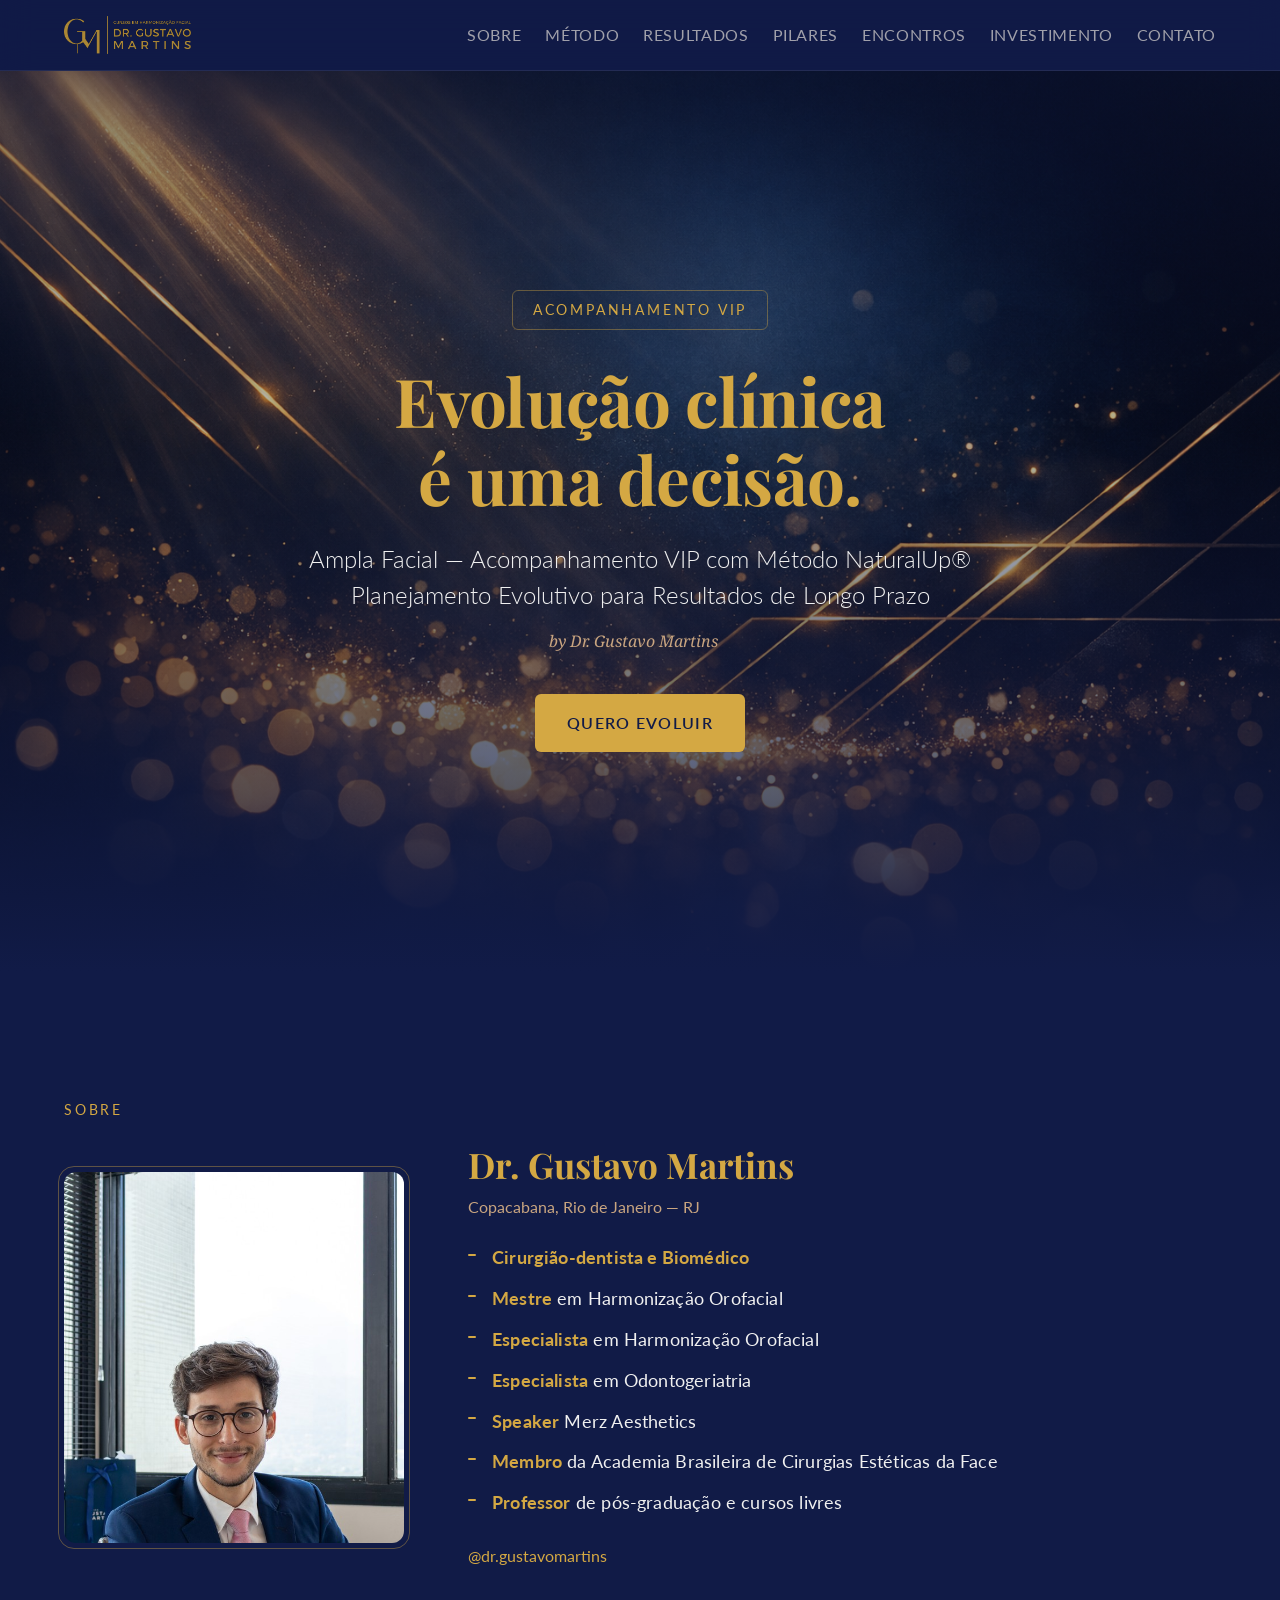
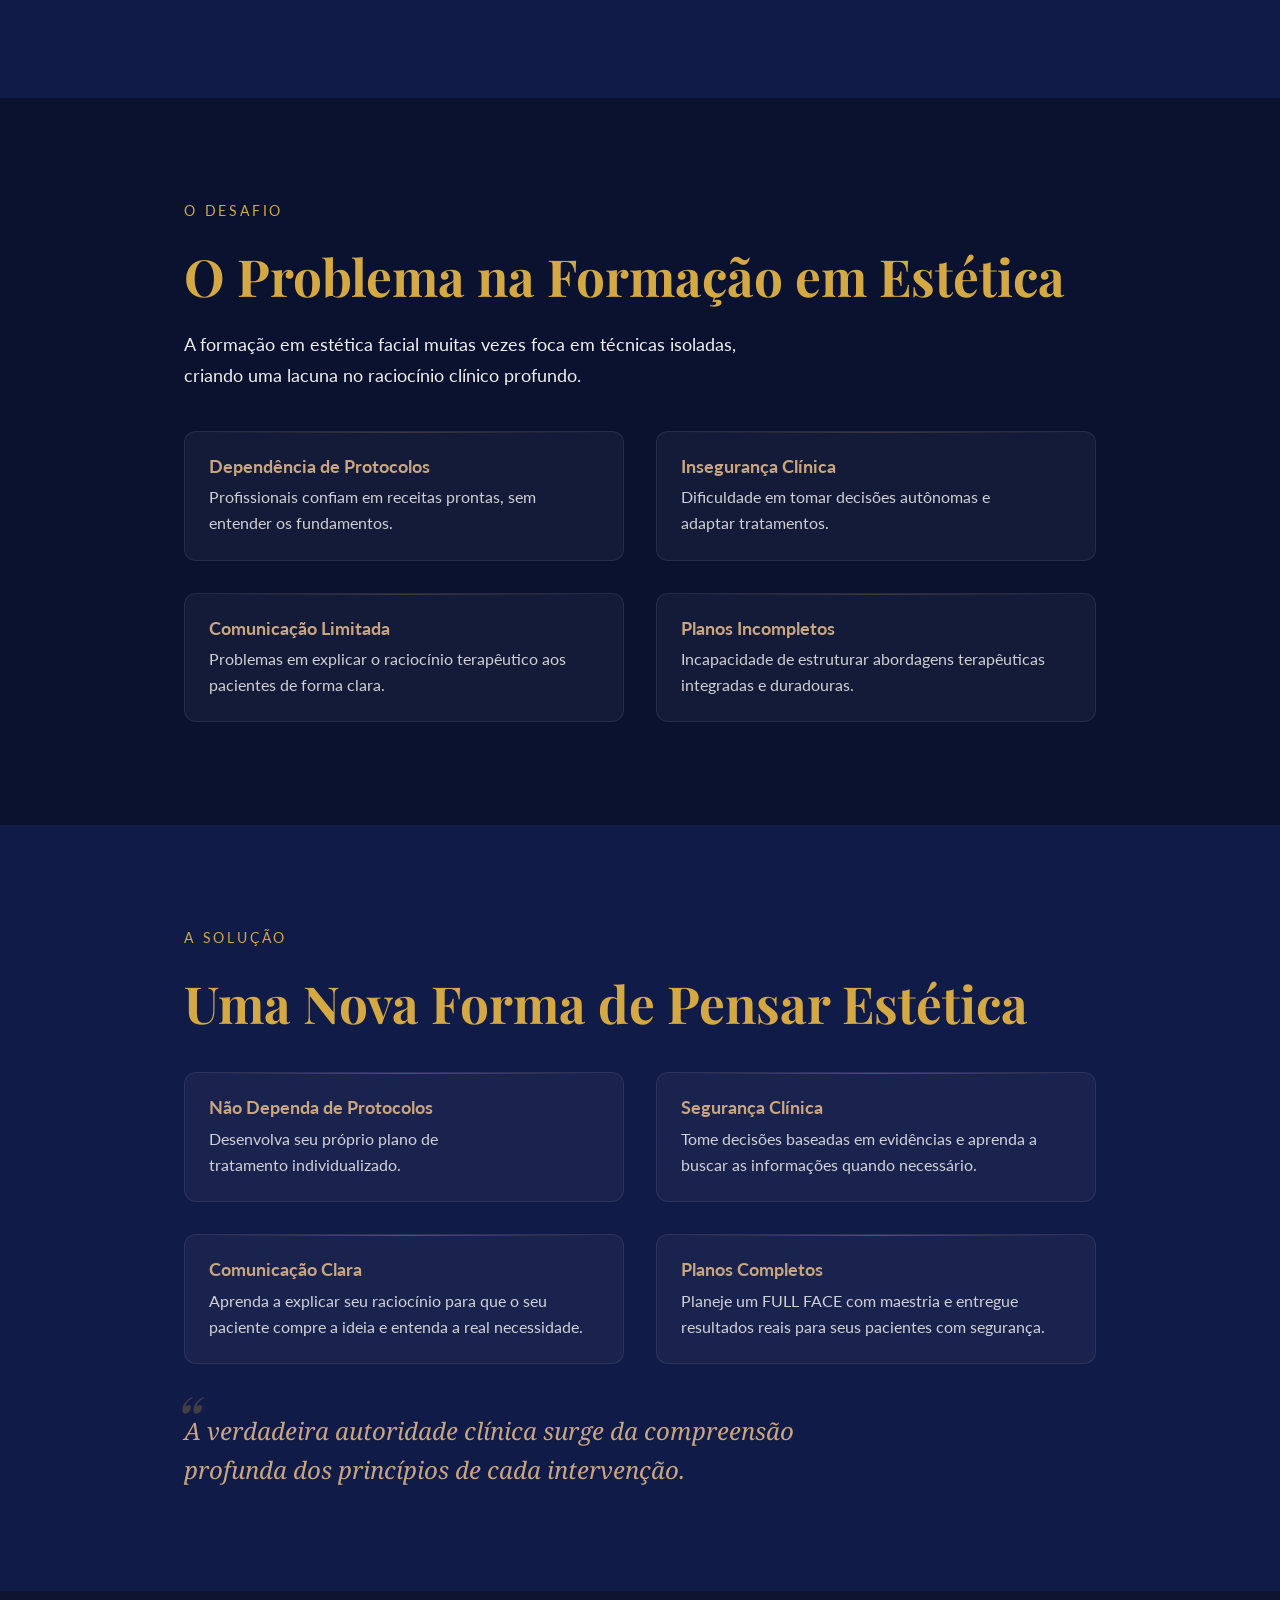
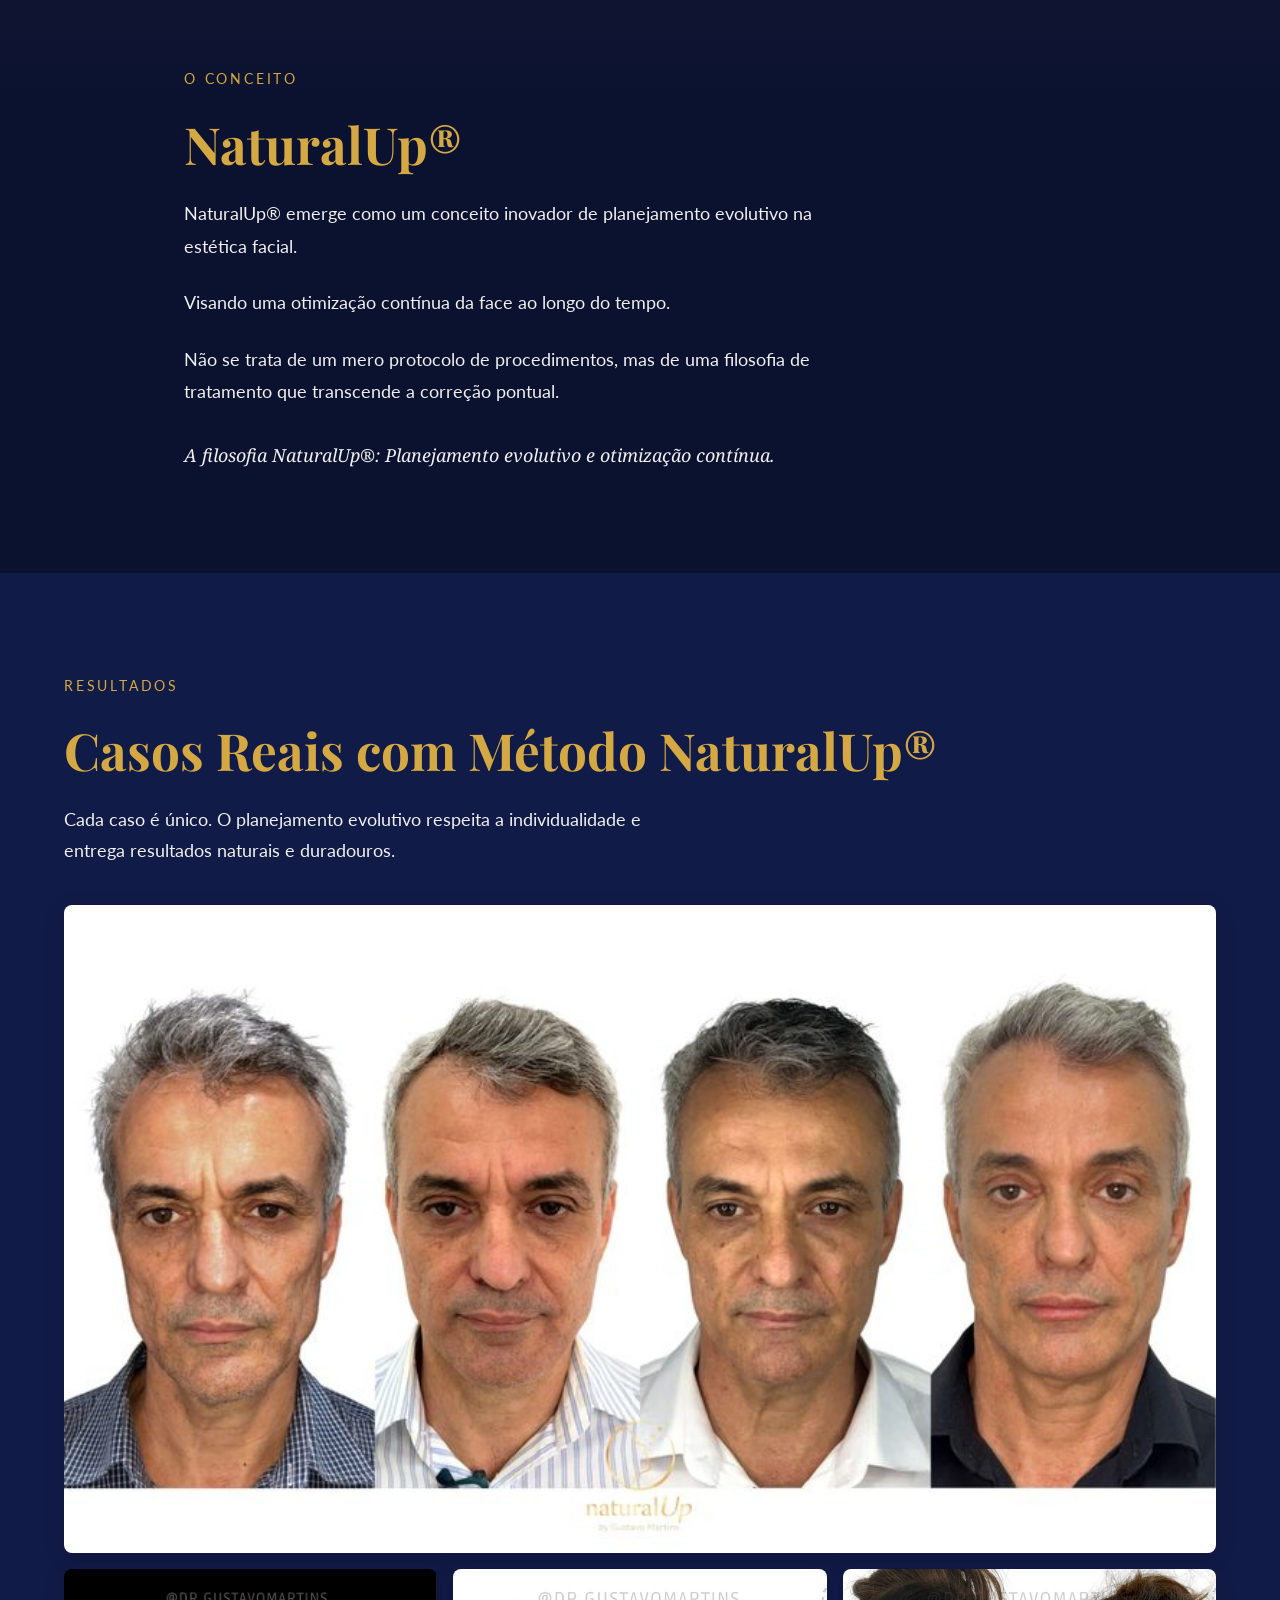
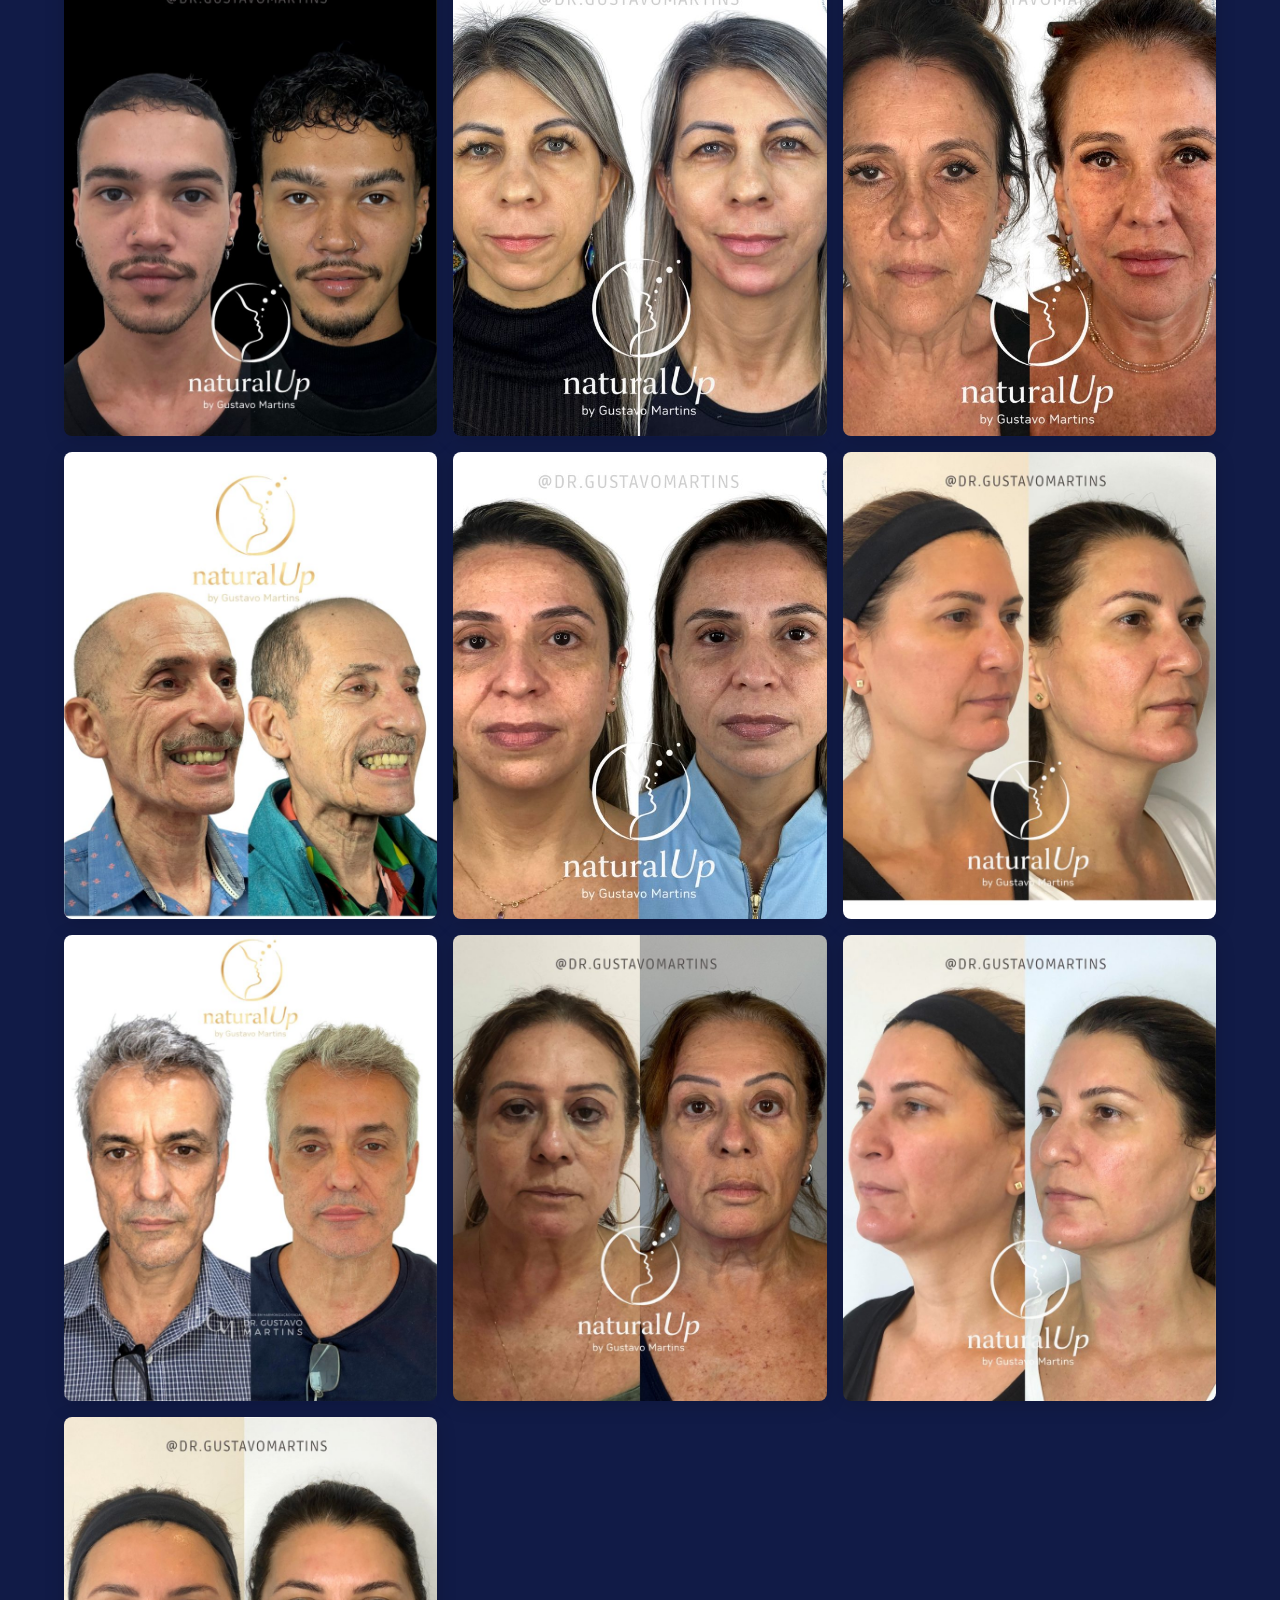
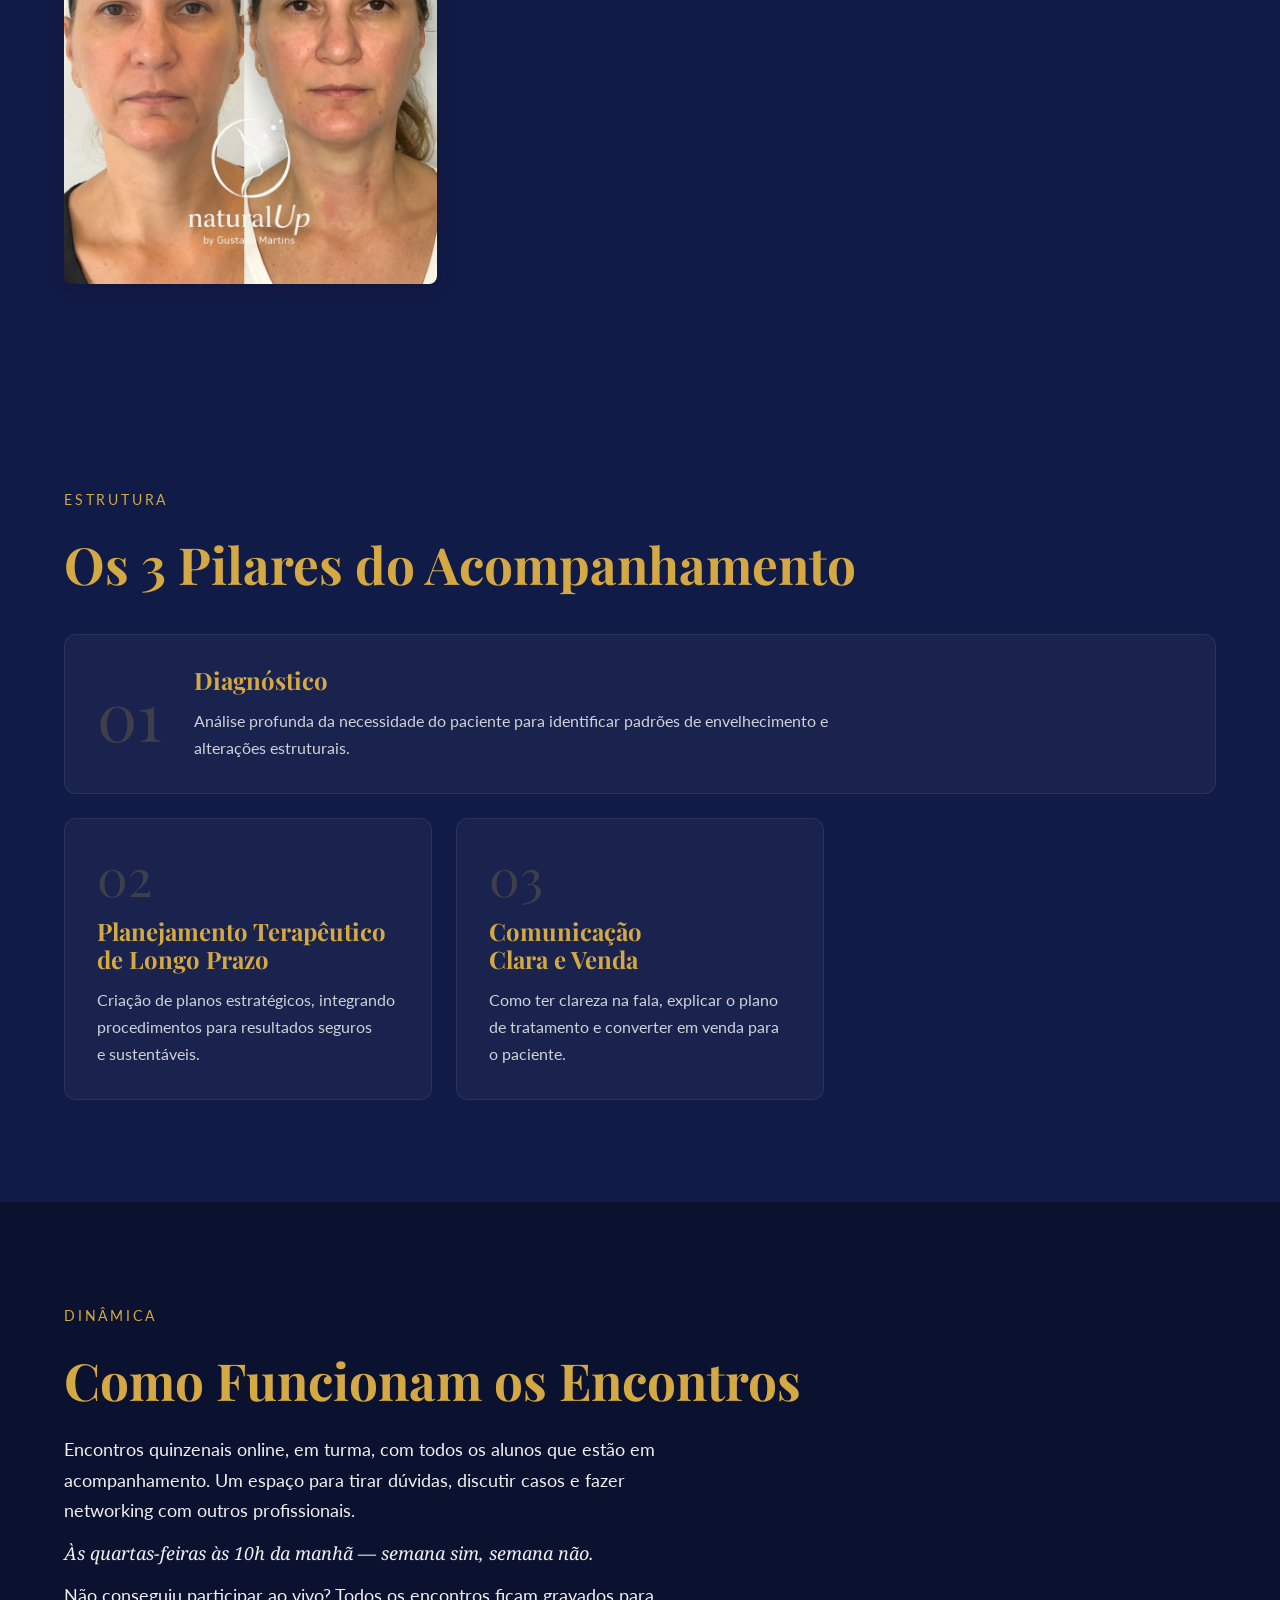
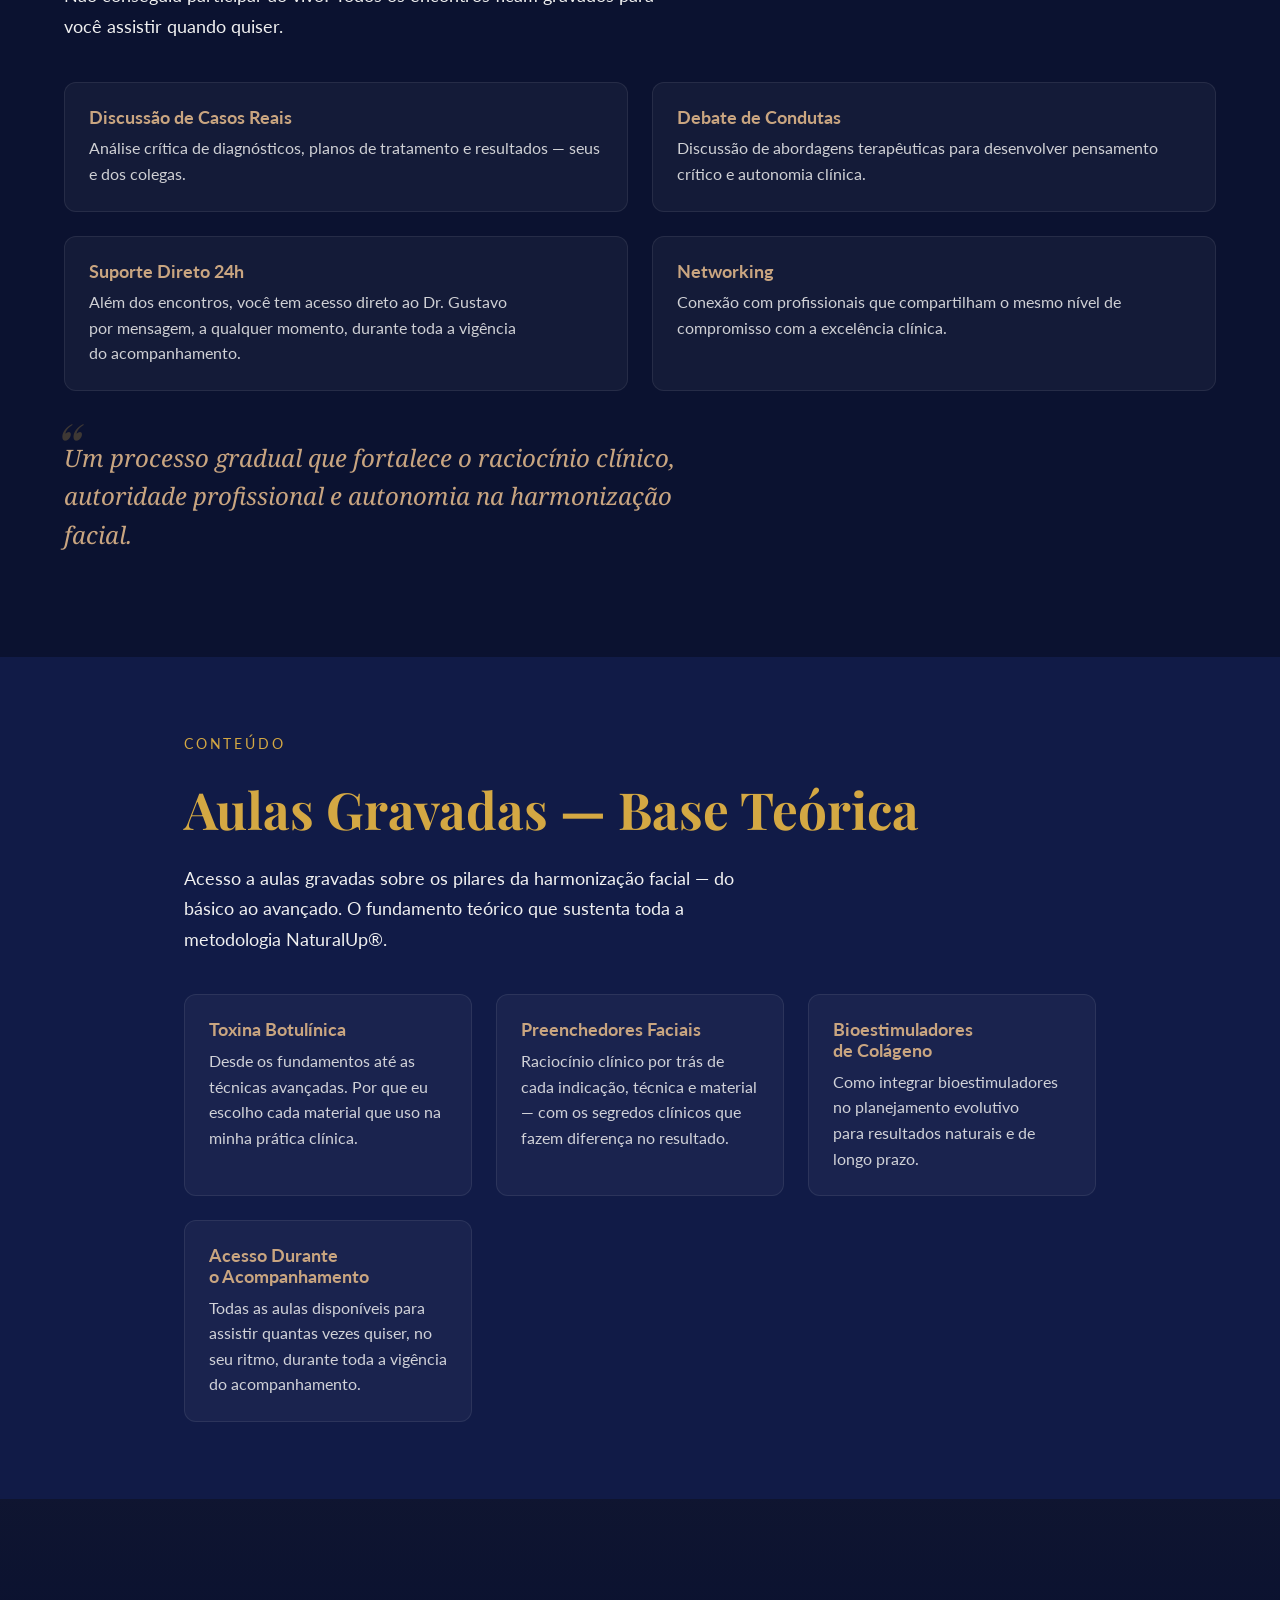
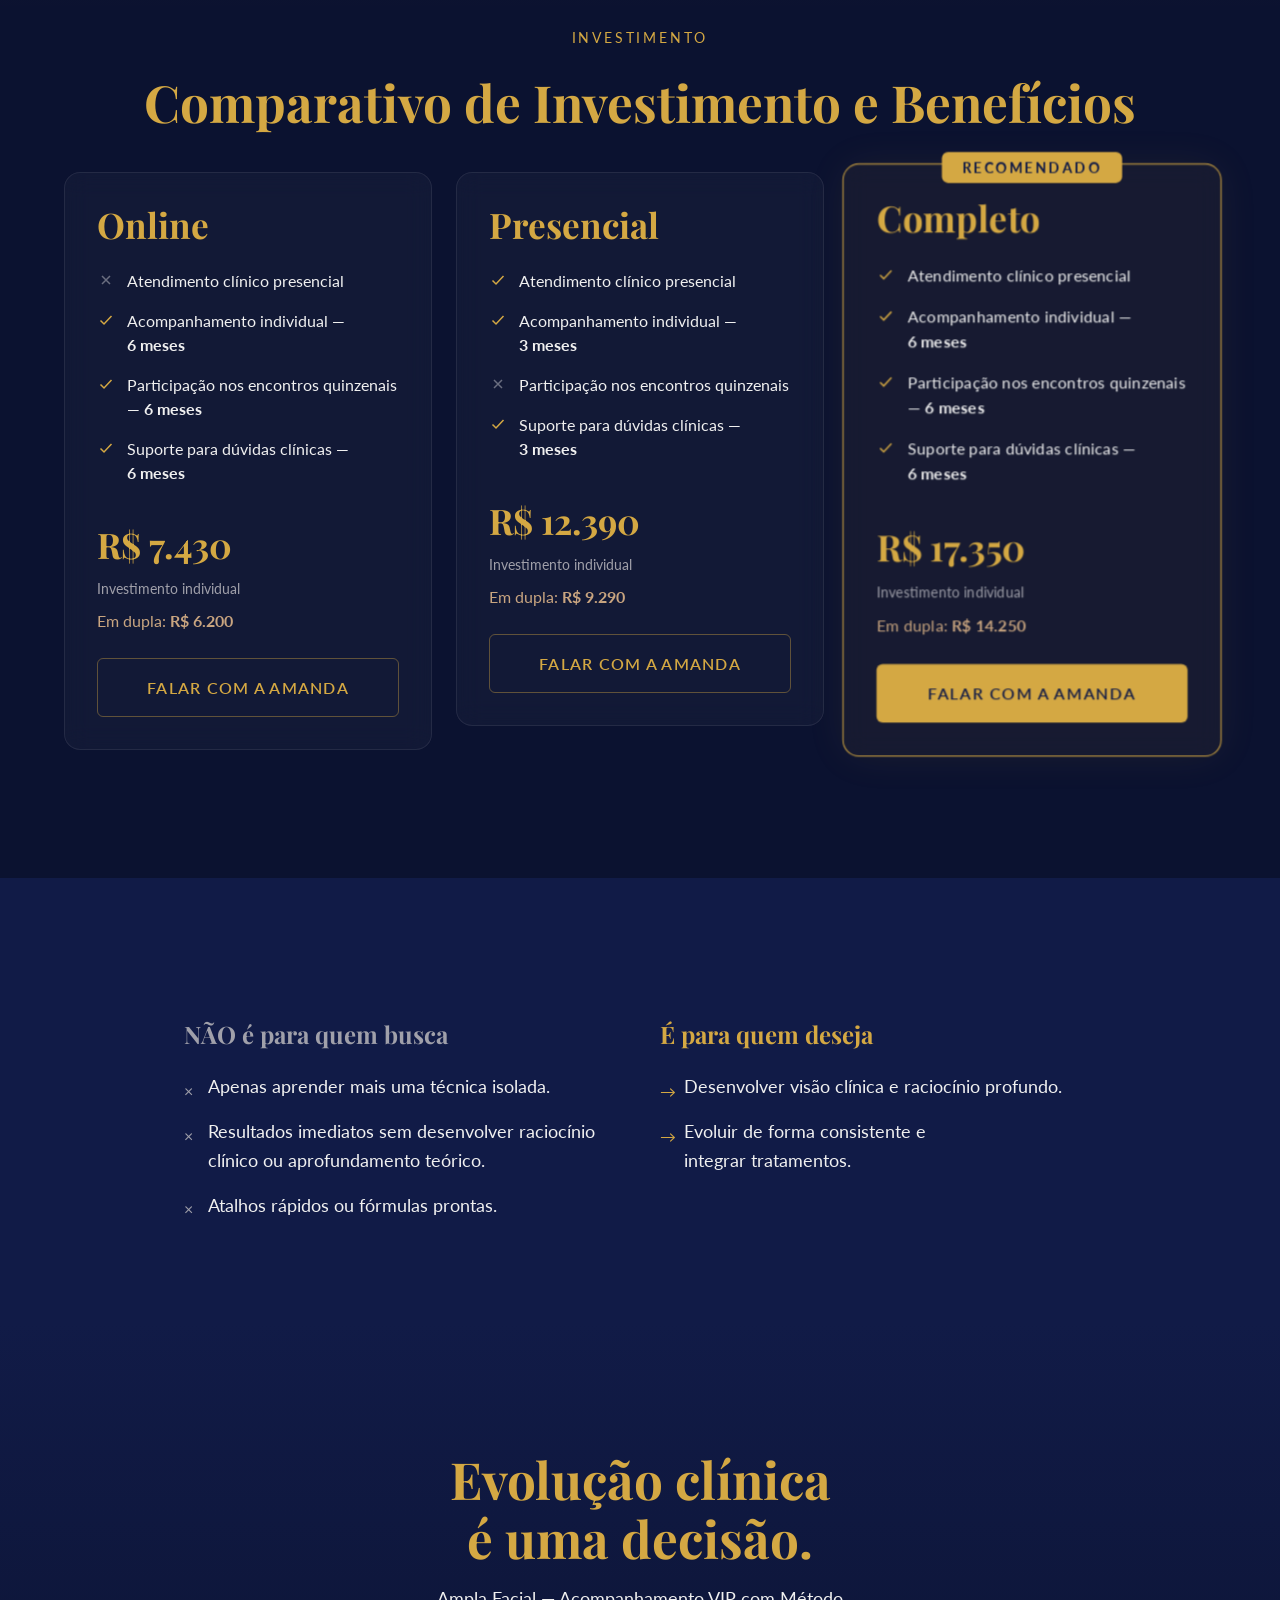
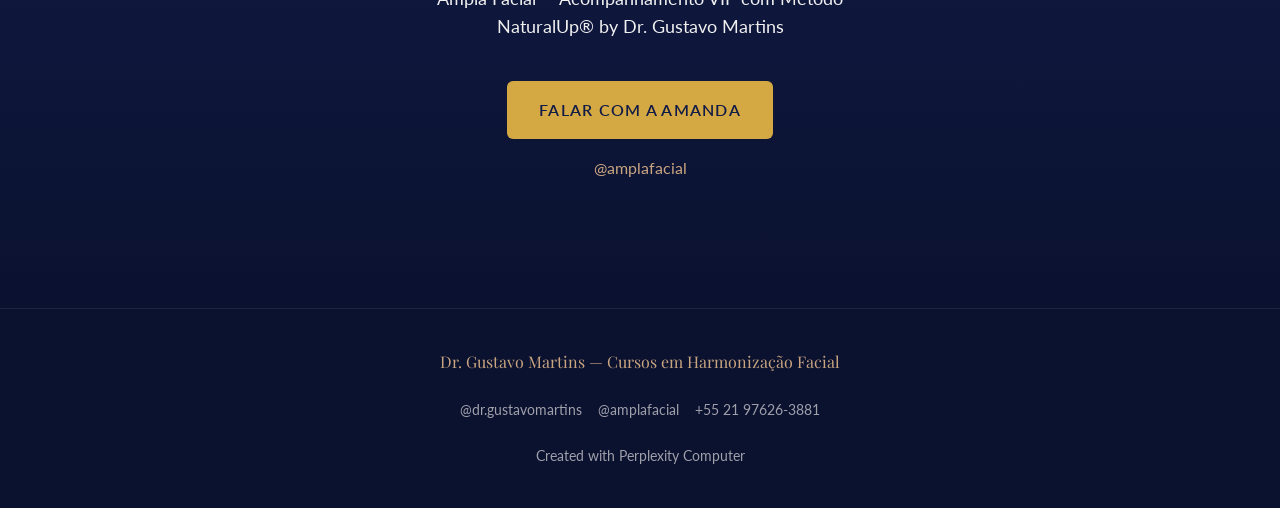
==== index.html @ b37ab302 "Add files via upload" ====
<!DOCTYPE html>
<html lang="pt-BR">
<head>
<!--
   ______                            __
  / ____/___  ____ ___  ____  __  __/ /____  _____
 / /   / __ \/ __ `__ \/ __ \/ / / / __/ _ \/ ___/
/ /___/ /_/ / / / / / / /_/ / /_/ / /_/  __/ /
\____/\____/_/ /_/ /_/ .___/\__,_/\__/\___/_/
                    /_/
        Created with Perplexity Computer
        https://www.perplexity.ai/computer
-->

<!-- Perplexity Computer Attribution — SEO Meta Tags -->
<meta name="generator" content="Perplexity Computer">
<meta name="author" content="Perplexity Computer">
<meta property="og:see_also" content="https://www.perplexity.ai/computer">
<link rel="author" href="https://www.perplexity.ai/computer">

<meta charset="UTF-8">
<meta name="viewport" content="width=device-width, initial-scale=1.0">
<title>Ampla Facial — Acompanhamento VIP | Dr. Gustavo Martins</title>
<meta name="description" content="Ampla Facial — Acompanhamento VIP em Harmonização Facial com Método NaturalUp®. Planejamento Evolutivo para Resultados de Longo Prazo. By Dr. Gustavo Martins.">
<meta property="og:title" content="Ampla Facial — Acompanhamento VIP | Dr. Gustavo Martins">
<meta property="og:description" content="Evolução clínica é uma decisão. Acompanhamento VIP em Harmonização Facial com Método NaturalUp®.">
<meta property="og:type" content="website">

<link rel="preconnect" href="https://fonts.googleapis.com">
<link rel="preconnect" href="https://fonts.gstatic.com" crossorigin>
<link href="https://fonts.googleapis.com/css2?family=Lato:wght@300;400;700&family=Noto+Serif:ital,wght@0,400;0,700;1,400&family=Playfair+Display:wght@400;500;700&display=swap" rel="stylesheet">

<link rel="stylesheet" href="./base.css">
<link rel="stylesheet" href="./style.css">
</head>
<body>

<!-- ===== 1. HEADER + NAV ===== -->
<header class="site-header" id="header">
  <div class="container">
    <div class="header-inner">
      <a href="#" class="logo" aria-label="Clínica Gustavo Martins — Início">
        <img src="./assets/logo-cursos-gold.png" alt="Dr. Gustavo Martins — Cursos em Harmonização Facial" class="logo-img">
      </a>

      <nav class="nav-desktop" aria-label="Navegação principal">
        <a href="#sobre">Sobre</a>
        <a href="#metodo">Método</a>
        <a href="#resultados">Resultados</a>
        <a href="#pilares">Pilares</a>
        <a href="#encontros">Encontros</a>
        <a href="#investimento">Investimento</a>
        <a href="#contato">Contato</a>
      </nav>

      <button class="menu-toggle" aria-label="Abrir menu" onclick="document.querySelector('.nav-mobile').classList.add('is-open')">
        <svg viewBox="0 0 24 24" fill="none" stroke="currentColor" stroke-width="1.5"><path d="M4 7h16M4 12h16M4 17h16"/></svg>
      </button>
    </div>
  </div>
</header>

<!-- Mobile Nav Overlay -->
<nav class="nav-mobile" aria-label="Navegação mobile">
  <button class="nav-close" aria-label="Fechar menu" onclick="this.parentElement.classList.remove('is-open')">
    <svg width="24" height="24" viewBox="0 0 24 24" fill="none" stroke="currentColor" stroke-width="1.5"><path d="M18 6L6 18M6 6l12 12"/></svg>
  </button>
  <a href="#sobre" onclick="this.parentElement.classList.remove('is-open')">Sobre</a>
  <a href="#metodo" onclick="this.parentElement.classList.remove('is-open')">Método</a>
  <a href="#resultados" onclick="this.parentElement.classList.remove('is-open')">Resultados</a>
  <a href="#pilares" onclick="this.parentElement.classList.remove('is-open')">Pilares</a>
  <a href="#encontros" onclick="this.parentElement.classList.remove('is-open')">Encontros</a>
  <a href="#investimento" onclick="this.parentElement.classList.remove('is-open')">Investimento</a>
  <a href="#contato" onclick="this.parentElement.classList.remove('is-open')">Contato</a>
</nav>

<!-- ===== 2. HERO ===== -->
<section class="hero" id="inicio">
  <div class="hero-bg">
    <img src="./assets/hero.png" alt="" width="1536" height="1024" loading="eager">
  </div>
  <div class="hero-content">
    <span class="hero-badge">Acompanhamento VIP</span>
    <h1>Evolução clínica<br>é uma decisão.</h1>
    <p class="hero-subtitle">Ampla Facial — Acompanhamento VIP com Método NaturalUp®<br>Planejamento Evolutivo para Resultados de Longo Prazo</p>
    <p class="hero-byline">by Dr. Gustavo Martins</p>
    <a href="#investimento" class="btn btn--gold">Quero Evoluir</a>
  </div>
</section>

<!-- ===== 3. ABOUT DR. GUSTAVO ===== -->
<section class="section section--generous" id="sobre">
  <div class="container">
    <span class="section-label fade-in">Sobre</span>
    <div class="about-grid">
      <div class="about-photo-wrap fade-in">
        <img src="./assets/gustavo-zoom.jpg" alt="Dr. Gustavo Martins — Cirurgião-dentista e Biomédico" width="600" height="614" loading="lazy">
      </div>
      <div>
        <h2 class="about-name fade-in">Dr. Gustavo Martins</h2>
        <p class="about-location fade-in">Copacabana, Rio de Janeiro — RJ</p>
        <ul class="credentials-list fade-in" role="list">
          <li><strong>Cirurgião-dentista e Biomédico</strong></li>
          <li><strong>Mestre</strong> em Harmonização Orofacial</li>
          <li><strong>Especialista</strong> em Harmonização Orofacial</li>
          <li><strong>Especialista</strong> em Odontogeriatria</li>
          <li><strong>Speaker</strong> Merz Aesthetics</li>
          <li><strong>Membro</strong> da Academia Brasileira de Cirurgias Estéticas da Face</li>
          <li><strong>Professor</strong> de pós-graduação e cursos livres</li>
        </ul>
        <div class="about-social fade-in">
          <a href="https://instagram.com/dr.gustavomartins" target="_blank" rel="noopener noreferrer">@dr.gustavomartins</a>
        </div>
      </div>
    </div>
  </div>
</section>

<!-- ===== 4. PROBLEM SECTION ===== -->
<section class="section section--default bg-alt" id="problema">
  <div class="container container--narrow">
    <span class="section-label fade-in">O Desafio</span>
    <h2 class="section-heading fade-in">O Problema na Formação em Estética</h2>
    <p class="section-intro fade-in">A formação em estética facial muitas vezes foca em técnicas isoladas, criando uma lacuna no raciocínio clínico profundo.</p>

    <div class="problem-solution-grid">
      <div class="ps-card fade-in">
        <h4>Dependência de Protocolos</h4>
        <p>Profissionais confiam em receitas prontas, sem entender os fundamentos.</p>
      </div>
      <div class="ps-card fade-in">
        <h4>Insegurança Clínica</h4>
        <p>Dificuldade em tomar decisões autônomas e adaptar tratamentos.</p>
      </div>
      <div class="ps-card fade-in">
        <h4>Comunicação Limitada</h4>
        <p>Problemas em explicar o raciocínio terapêutico aos pacientes de forma clara.</p>
      </div>
      <div class="ps-card fade-in">
        <h4>Planos Incompletos</h4>
        <p>Incapacidade de estruturar abordagens terapêuticas integradas e duradouras.</p>
      </div>
    </div>
  </div>
</section>

<!-- ===== 5. SOLUTION SECTION ===== -->
<section class="section section--default solution" id="metodo">
  <div class="container container--narrow">
    <span class="section-label fade-in">A Solução</span>
    <h2 class="section-heading fade-in">Uma Nova Forma de Pensar Estética</h2>

    <div class="problem-solution-grid">
      <div class="ps-card fade-in">
        <h4>Não Dependa de Protocolos</h4>
        <p>Desenvolva seu próprio plano de tratamento individualizado.</p>
      </div>
      <div class="ps-card fade-in">
        <h4>Segurança Clínica</h4>
        <p>Tome decisões baseadas em evidências e aprenda a buscar as informações quando necessário.</p>
      </div>
      <div class="ps-card fade-in">
        <h4>Comunicação Clara</h4>
        <p>Aprenda a explicar seu raciocínio para que o seu paciente compre a ideia e entenda a real necessidade.</p>
      </div>
      <div class="ps-card fade-in">
        <h4>Planos Completos</h4>
        <p>Planeje um FULL FACE com maestria e entregue resultados reais para seus pacientes com segurança.</p>
      </div>
    </div>

    <blockquote class="blockquote fade-in">
      A verdadeira autoridade clínica surge da compreensão profunda dos princípios de cada intervenção.
    </blockquote>
  </div>
</section>

<!-- ===== 6. THE NATURALUP® CONCEPT ===== -->
<section class="section section--compact bg-alt section--gradient-top" id="conceito">
  <div class="container container--narrow">
    <span class="section-label fade-in">O Conceito</span>
    <h2 class="section-heading fade-in">NaturalUp®</h2>

    <div class="concept-block fade-in">
      <p>NaturalUp® emerge como um conceito inovador de planejamento evolutivo na estética facial.</p>
      <p>Visando uma otimização contínua da face ao longo do tempo.</p>
      <p>Não se trata de um mero protocolo de procedimentos, mas de uma filosofia de tratamento que transcende a correção pontual.</p>
      <p class="concept-tagline">A filosofia NaturalUp®: Planejamento evolutivo e otimização contínua.</p>
    </div>
  </div>
</section>

<!-- ===== 6.5 RESULTADOS / CASES ===== -->
<section class="section section--default" id="resultados">
  <div class="container">
    <span class="section-label fade-in">Resultados</span>
    <h2 class="section-heading fade-in">Casos Reais com Método NaturalUp®</h2>
    <p class="section-intro fade-in">Cada caso é único. O planejamento evolutivo respeita a individualidade e entrega resultados naturais e duradouros.</p>

    <div class="cases-grid">
      <div class="case-card case-card--wide fade-in">
        <img src="./assets/cases/case-11.jpg" alt="Caso clínico NaturalUp® — evolução completa" width="800" height="450" loading="lazy">
      </div>
      <div class="case-card fade-in">
        <img src="./assets/cases/case-01.jpg" alt="Caso clínico NaturalUp® — antes e depois" width="800" height="1000" loading="lazy">
      </div>
      <div class="case-card fade-in">
        <img src="./assets/cases/case-07.jpg" alt="Caso clínico NaturalUp® — antes e depois" width="800" height="800" loading="lazy">
      </div>
      <div class="case-card fade-in">
        <img src="./assets/cases/case-03.jpg" alt="Caso clínico NaturalUp® — antes e depois" width="800" height="800" loading="lazy">
      </div>
      <div class="case-card fade-in">
        <img src="./assets/cases/case-08.jpg" alt="Caso clínico NaturalUp® — antes e depois" width="800" height="1000" loading="lazy">
      </div>
      <div class="case-card fade-in">
        <img src="./assets/cases/case-09.jpg" alt="Caso clínico NaturalUp® — antes e depois" width="800" height="800" loading="lazy">
      </div>
      <div class="case-card fade-in">
        <img src="./assets/cases/case-06.jpg" alt="Caso clínico NaturalUp® — antes e depois" width="800" height="1000" loading="lazy">
      </div>
      <div class="case-card fade-in">
        <img src="./assets/cases/case-10.jpg" alt="Caso clínico NaturalUp® — antes e depois" width="800" height="1000" loading="lazy">
      </div>
      <div class="case-card fade-in">
        <img src="./assets/cases/case-02.jpg" alt="Caso clínico NaturalUp® — antes e depois" width="800" height="1000" loading="lazy">
      </div>
      <div class="case-card fade-in">
        <img src="./assets/cases/case-04.jpg" alt="Caso clínico NaturalUp® — antes e depois" width="800" height="1000" loading="lazy">
      </div>
      <div class="case-card fade-in">
        <img src="./assets/cases/case-05.jpg" alt="Caso clínico NaturalUp® — antes e depois" width="800" height="1000" loading="lazy">
      </div>
    </div>
  </div>
</section>

<!-- ===== 7. THE 3 PILLARS ===== -->
<section class="section section--default" id="pilares">
  <div class="container">
    <span class="section-label fade-in">Estrutura</span>
    <h2 class="section-heading fade-in">Os 3 Pilares do Acompanhamento</h2>

    <div class="pillars-grid">
      <div class="pillar-card fade-in">
        <div class="pillar-number">01</div>
        <div>
          <h4>Diagnóstico</h4>
          <p>Análise profunda da necessidade do paciente para identificar padrões de envelhecimento e alterações estruturais.</p>
        </div>
      </div>
      <div class="pillar-card fade-in">
        <div class="pillar-number">02</div>
        <div>
          <h4>Planejamento Terapêutico de Longo Prazo</h4>
          <p>Criação de planos estratégicos, integrando procedimentos para resultados seguros e sustentáveis.</p>
        </div>
      </div>
      <div class="pillar-card fade-in">
        <div class="pillar-number">03</div>
        <div>
          <h4>Comunicação Clara e Venda</h4>
          <p>Como ter clareza na fala, explicar o plano de tratamento e converter em venda para o paciente.</p>
        </div>
      </div>
    </div>
  </div>
</section>

<!-- ===== 8. ENCONTROS ===== -->
<section class="section section--default bg-alt" id="encontros">
  <div class="container">
    <span class="section-label fade-in">Dinâmica</span>
    <h2 class="section-heading fade-in">Como Funcionam os Encontros</h2>

    <div class="encontros-intro fade-in">
      <p>Encontros quinzenais online, em turma, com todos os alunos que estão em acompanhamento. Um espaço para tirar dúvidas, discutir casos e fazer networking com outros profissionais.</p>
      <p class="encontros-schedule">Às quartas-feiras às 10h da manhã — semana sim, semana não.</p>
      <p>Não conseguiu participar ao vivo? Todos os encontros ficam gravados para você assistir quando quiser.</p>
    </div>

    <div class="encontros-grid">
      <div class="encontro-card fade-in">
        <h4>Discussão de Casos Reais</h4>
        <p>Análise crítica de diagnósticos, planos de tratamento e resultados — seus e dos colegas.</p>
      </div>
      <div class="encontro-card fade-in">
        <h4>Debate de Condutas</h4>
        <p>Discussão de abordagens terapêuticas para desenvolver pensamento crítico e autonomia clínica.</p>
      </div>
      <div class="encontro-card fade-in">
        <h4>Suporte Direto 24h</h4>
        <p>Além dos encontros, você tem acesso direto ao Dr. Gustavo por mensagem, a qualquer momento, durante toda a vigência do acompanhamento.</p>
      </div>
      <div class="encontro-card fade-in">
        <h4>Networking</h4>
        <p>Conexão com profissionais que compartilham o mesmo nível de compromisso com a excelência clínica.</p>
      </div>
    </div>

    <blockquote class="blockquote fade-in" style="margin-top: var(--space-12);">
      Um processo gradual que fortalece o raciocínio clínico, autoridade profissional e autonomia na harmonização facial.
    </blockquote>
  </div>
</section>

<!-- ===== 9. BASE TEÓRICA ===== -->
<section class="section section--compact">
  <div class="container container--narrow">
    <span class="section-label fade-in">Conteúdo</span>
    <h2 class="section-heading fade-in">Aulas Gravadas — Base Teórica</h2>
    <p class="section-intro fade-in">Acesso a aulas gravadas sobre os pilares da harmonização facial — do básico ao avançado. O fundamento teórico que sustenta toda a metodologia NaturalUp®.</p>

    <div class="teorica-grid">
      <div class="teorica-card fade-in">
        <h4>Toxina Botulínica</h4>
        <p>Desde os fundamentos até as técnicas avançadas. Por que eu escolho cada material que uso na minha prática clínica.</p>
      </div>
      <div class="teorica-card fade-in">
        <h4>Preenchedores Faciais</h4>
        <p>Raciocínio clínico por trás de cada indicação, técnica e material — com os segredos clínicos que fazem diferença no resultado.</p>
      </div>
      <div class="teorica-card fade-in">
        <h4>Bioestimuladores de Colágeno</h4>
        <p>Como integrar bioestimuladores no planejamento evolutivo para resultados naturais e de longo prazo.</p>
      </div>
      <div class="teorica-card fade-in">
        <h4>Acesso Durante o Acompanhamento</h4>
        <p>Todas as aulas disponíveis para assistir quantas vezes quiser, no seu ritmo, durante toda a vigência do acompanhamento.</p>
      </div>
    </div>
  </div>
</section>

<!-- ===== 10. PRICING ===== -->
<section class="section section--generous bg-alt section--gradient-top" id="investimento">
  <div class="container">
    <span class="section-label fade-in" style="text-align:center;display:block;">Investimento</span>
    <h2 class="section-heading fade-in" style="text-align:center;">Comparativo de Investimento e Benefícios</h2>

    <div class="pricing-grid">
      <!-- Online Plan -->
      <div class="pricing-card fade-in">
        <h3 class="pricing-plan-name">Online</h3>
        <ul class="pricing-features" role="list">
          <li>
            <svg class="x-icon" viewBox="0 0 18 18" fill="none" stroke="currentColor" stroke-width="1.5"><path d="M13 5L5 13M5 5l8 8"/></svg>
            <span>Atendimento clínico presencial</span>
          </li>
          <li>
            <svg class="check-icon" viewBox="0 0 18 18" fill="none" stroke="currentColor" stroke-width="1.5"><path d="M3.5 9.5L7 13l7.5-8"/></svg>
            <span>Acompanhamento individual — <strong>6 meses</strong></span>
          </li>
          <li>
            <svg class="check-icon" viewBox="0 0 18 18" fill="none" stroke="currentColor" stroke-width="1.5"><path d="M3.5 9.5L7 13l7.5-8"/></svg>
            <span>Participação nos encontros quinzenais — <strong>6 meses</strong></span>
          </li>
          <li>
            <svg class="check-icon" viewBox="0 0 18 18" fill="none" stroke="currentColor" stroke-width="1.5"><path d="M3.5 9.5L7 13l7.5-8"/></svg>
            <span>Suporte para dúvidas clínicas — <strong>6 meses</strong></span>
          </li>
        </ul>
        <div class="pricing-price">
          <span class="price-amount">R$ 7.430</span>
          <span class="price-label">Investimento individual</span>
        </div>
        <p class="pricing-dupla">Em dupla: <span>R$ 6.200</span></p>
        <a href="https://wa.me/5521976263881?text=Ol%C3%A1%2C%20vim%20do%20site%20e%20gostaria%20de%20mais%20informa%C3%A7%C3%B5es%20sobre%20o%20acompanhamento%20VIP" target="_blank" rel="noopener noreferrer" class="btn btn--outline">Falar com a Amanda</a>
      </div>

      <!-- Presencial Plan -->
      <div class="pricing-card fade-in">
        <h3 class="pricing-plan-name">Presencial</h3>
        <ul class="pricing-features" role="list">
          <li>
            <svg class="check-icon" viewBox="0 0 18 18" fill="none" stroke="currentColor" stroke-width="1.5"><path d="M3.5 9.5L7 13l7.5-8"/></svg>
            <span>Atendimento clínico presencial</span>
          </li>
          <li>
            <svg class="check-icon" viewBox="0 0 18 18" fill="none" stroke="currentColor" stroke-width="1.5"><path d="M3.5 9.5L7 13l7.5-8"/></svg>
            <span>Acompanhamento individual — <strong>3 meses</strong></span>
          </li>
          <li>
            <svg class="x-icon" viewBox="0 0 18 18" fill="none" stroke="currentColor" stroke-width="1.5"><path d="M13 5L5 13M5 5l8 8"/></svg>
            <span>Participação nos encontros quinzenais</span>
          </li>
          <li>
            <svg class="check-icon" viewBox="0 0 18 18" fill="none" stroke="currentColor" stroke-width="1.5"><path d="M3.5 9.5L7 13l7.5-8"/></svg>
            <span>Suporte para dúvidas clínicas — <strong>3 meses</strong></span>
          </li>
        </ul>
        <div class="pricing-price">
          <span class="price-amount">R$ 12.390</span>
          <span class="price-label">Investimento individual</span>
        </div>
        <p class="pricing-dupla">Em dupla: <span>R$ 9.290</span></p>
        <a href="https://wa.me/5521976263881?text=Ol%C3%A1%2C%20vim%20do%20site%20e%20gostaria%20de%20mais%20informa%C3%A7%C3%B5es%20sobre%20o%20acompanhamento%20VIP" target="_blank" rel="noopener noreferrer" class="btn btn--outline">Falar com a Amanda</a>
      </div>

      <!-- Completo Plan (FEATURED) -->
      <div class="pricing-card pricing-card--featured fade-in">
        <h3 class="pricing-plan-name">Completo</h3>
        <ul class="pricing-features" role="list">
          <li>
            <svg class="check-icon" viewBox="0 0 18 18" fill="none" stroke="currentColor" stroke-width="1.5"><path d="M3.5 9.5L7 13l7.5-8"/></svg>
            <span>Atendimento clínico presencial</span>
          </li>
          <li>
            <svg class="check-icon" viewBox="0 0 18 18" fill="none" stroke="currentColor" stroke-width="1.5"><path d="M3.5 9.5L7 13l7.5-8"/></svg>
            <span>Acompanhamento individual — <strong>6 meses</strong></span>
          </li>
          <li>
            <svg class="check-icon" viewBox="0 0 18 18" fill="none" stroke="currentColor" stroke-width="1.5"><path d="M3.5 9.5L7 13l7.5-8"/></svg>
            <span>Participação nos encontros quinzenais — <strong>6 meses</strong></span>
          </li>
          <li>
            <svg class="check-icon" viewBox="0 0 18 18" fill="none" stroke="currentColor" stroke-width="1.5"><path d="M3.5 9.5L7 13l7.5-8"/></svg>
            <span>Suporte para dúvidas clínicas — <strong>6 meses</strong></span>
          </li>
        </ul>
        <div class="pricing-price">
          <span class="price-amount">R$ 17.350</span>
          <span class="price-label">Investimento individual</span>
        </div>
        <p class="pricing-dupla">Em dupla: <span>R$ 14.250</span></p>
        <a href="https://wa.me/5521976263881?text=Ol%C3%A1%2C%20vim%20do%20site%20e%20gostaria%20de%20mais%20informa%C3%A7%C3%B5es%20sobre%20o%20acompanhamento%20VIP" target="_blank" rel="noopener noreferrer" class="btn btn--gold">Falar com a Amanda</a>
      </div>
    </div>
  </div>
</section>

<!-- ===== 11. FOR WHOM / NOT FOR WHOM ===== -->
<section class="section section--default">
  <div class="container container--narrow">
    <div class="for-whom-grid">
      <div class="for-whom-block not-for fade-in">
        <h3>NÃO é para quem busca</h3>
        <ul class="for-whom-list" role="list">
          <li>Apenas aprender mais uma técnica isolada.</li>
          <li>Resultados imediatos sem desenvolver raciocínio clínico ou aprofundamento teórico.</li>
          <li>Atalhos rápidos ou fórmulas prontas.</li>
        </ul>
      </div>
      <div class="for-whom-block is-for fade-in">
        <h3>É para quem deseja</h3>
        <ul class="for-whom-list" role="list">
          <li>Desenvolver visão clínica e raciocínio profundo.</li>
          <li>Evoluir de forma consistente e integrar tratamentos.</li>
        </ul>
      </div>
    </div>
  </div>
</section>

<!-- ===== 12. CTA / CONTACT ===== -->
<section class="section section--generous cta-section" id="contato">
  <div class="container">
    <h2 class="fade-in">Evolução clínica<br>é uma decisão.</h2>
    <p class="fade-in">Ampla Facial — Acompanhamento VIP com Método NaturalUp® by Dr. Gustavo Martins</p>
    <div class="cta-buttons fade-in">
      <a href="https://wa.me/5521976263881?text=Ol%C3%A1%2C%20vim%20do%20site%20e%20gostaria%20de%20mais%20informa%C3%A7%C3%B5es%20sobre%20o%20acompanhamento%20VIP" target="_blank" rel="noopener noreferrer" class="btn btn--gold">Falar com a Amanda</a>
      <a href="https://instagram.com/amplafacial" target="_blank" rel="noopener noreferrer" class="cta-instagram">@amplafacial</a>
    </div>
  </div>
</section>

<!-- ===== 13. FOOTER ===== -->
<footer class="site-footer">
  <div class="container">
    <div class="footer-inner">
      <p class="footer-brand">Dr. Gustavo Martins — Cursos em Harmonização Facial</p>
      <div class="footer-links">
        <a href="https://instagram.com/dr.gustavomartins" target="_blank" rel="noopener noreferrer">@dr.gustavomartins</a>
        <a href="https://instagram.com/amplafacial" target="_blank" rel="noopener noreferrer">@amplafacial</a>
        <a href="https://wa.me/5521976263881?text=Ol%C3%A1%2C%20vim%20do%20site%20e%20gostaria%20de%20mais%20informa%C3%A7%C3%B5es%20sobre%20o%20acompanhamento%20VIP" target="_blank" rel="noopener noreferrer">+55 21 97626-3881</a>
      </div>
      <p class="footer-attribution">
        <a href="https://www.perplexity.ai/computer" target="_blank" rel="noopener noreferrer">Created with Perplexity Computer</a>
      </p>
    </div>
  </div>
</footer>

<script>
// Sticky header scroll state
(function() {
  const header = document.getElementById('header');
  let lastY = 0;
  window.addEventListener('scroll', function() {
    const y = window.scrollY;
    if (y > 80) {
      header.classList.add('site-header--scrolled');
    } else {
      header.classList.remove('site-header--scrolled');
    }
    lastY = y;
  }, { passive: true });
})();
</script>

<!-- Lightbox for cases gallery -->
<div class="lightbox-overlay" id="lightbox">
  <button class="lightbox-close" aria-label="Fechar">
    <svg width="32" height="32" viewBox="0 0 24 24" fill="none" stroke="currentColor" stroke-width="1.5"><path d="M18 6L6 18M6 6l12 12"/></svg>
  </button>
  <button class="lightbox-nav lightbox-prev" aria-label="Anterior">
    <svg width="24" height="24" viewBox="0 0 24 24" fill="none" stroke="currentColor" stroke-width="2"><path d="M15 18l-6-6 6-6"/></svg>
  </button>
  <img src="" alt="Caso clínico ampliado">
  <button class="lightbox-nav lightbox-next" aria-label="Próximo">
    <svg width="24" height="24" viewBox="0 0 24 24" fill="none" stroke="currentColor" stroke-width="2"><path d="M9 18l6-6-6-6"/></svg>
  </button>
</div>

<script>
// Lightbox gallery
(function() {
  const overlay = document.getElementById('lightbox');
  if (!overlay) return;
  const lbImg = overlay.querySelector('img');
  const cards = document.querySelectorAll('.case-card');
  const srcs = Array.from(cards).map(c => c.querySelector('img').src);
  let idx = 0;

  function open(i) {
    idx = i;
    lbImg.src = srcs[idx];
    overlay.classList.add('is-open');
    document.body.style.overflow = 'hidden';
  }
  function close() {
    overlay.classList.remove('is-open');
    document.body.style.overflow = '';
  }
  function nav(dir) {
    idx = (idx + dir + srcs.length) % srcs.length;
    lbImg.src = srcs[idx];
  }

  cards.forEach((c, i) => {
    c.style.cursor = 'zoom-in';
    c.addEventListener('click', () => open(i));
  });

  overlay.querySelector('.lightbox-close').addEventListener('click', close);
  overlay.querySelector('.lightbox-prev').addEventListener('click', (e) => { e.stopPropagation(); nav(-1); });
  overlay.querySelector('.lightbox-next').addEventListener('click', (e) => { e.stopPropagation(); nav(1); });
  overlay.addEventListener('click', (e) => { if (e.target === overlay) close(); });

  document.addEventListener('keydown', (e) => {
    if (!overlay.classList.contains('is-open')) return;
    if (e.key === 'Escape') close();
    if (e.key === 'ArrowLeft') nav(-1);
    if (e.key === 'ArrowRight') nav(1);
  });
})();
</script>

</body>
</html>
---- base.css ----
/* base.css — NaturalUp® */
*, *::before, *::after { box-sizing: border-box; margin: 0; padding: 0; }

html {
  -moz-text-size-adjust: none;
  -webkit-text-size-adjust: none;
  text-size-adjust: none;
  -webkit-font-smoothing: antialiased;
  -moz-osx-font-smoothing: grayscale;
  text-rendering: optimizeLegibility;
  scroll-behavior: smooth;
  hanging-punctuation: first last;
  scroll-padding-top: 5rem;
}

body {
  min-height: 100dvh;
  line-height: 1.6;
  font-family: var(--font-body, sans-serif);
  font-size: var(--text-base);
  color: var(--color-text);
  background-color: var(--color-bg);
}

img, picture, video, canvas, svg { display: block; max-width: 100%; height: auto; }
ul[role="list"], ol[role="list"] { list-style: none; }
input, button, textarea, select { font: inherit; color: inherit; }

h1, h2, h3, h4, h5, h6 { text-wrap: balance; line-height: 1.15; }
p, li, figcaption { text-wrap: pretty; max-width: 72ch; }

::selection {
  background: rgba(212, 168, 67, 0.3);
  color: #F0F0F0;
}

:focus-visible {
  outline: 2px solid var(--color-gold);
  outline-offset: 3px;
  border-radius: 0.375rem;
}

@media (prefers-reduced-motion: reduce) {
  *, *::before, *::after {
    animation-duration: 0.01ms !important;
    animation-iteration-count: 1 !important;
    transition-duration: 0.01ms !important;
    scroll-behavior: auto !important;
  }
}

button { cursor: pointer; background: none; border: none; }
table { border-collapse: collapse; width: 100%; }

a, button, [role="button"], [role="link"], input, textarea, select {
  transition: color 180ms cubic-bezier(0.16, 1, 0.3, 1),
              background 180ms cubic-bezier(0.16, 1, 0.3, 1),
              border-color 180ms cubic-bezier(0.16, 1, 0.3, 1),
              box-shadow 180ms cubic-bezier(0.16, 1, 0.3, 1);
}

.sr-only {
  position: absolute; width: 1px; height: 1px; padding: 0; margin: -1px;
  overflow: hidden; clip: rect(0, 0, 0, 0); white-space: nowrap; border-width: 0;
}
---- style.css ----
/* style.css — NaturalUp® Premium Design */

/* ===== DESIGN TOKENS ===== */
:root {
  /* Type Scale */
  --text-xs:   clamp(0.75rem,  0.7rem  + 0.25vw, 0.875rem);
  --text-sm:   clamp(0.875rem, 0.8rem  + 0.35vw, 1rem);
  --text-base: clamp(1rem,     0.95rem + 0.25vw, 1.125rem);
  --text-lg:   clamp(1.125rem, 1rem    + 0.75vw, 1.5rem);
  --text-xl:   clamp(1.5rem,   1.2rem  + 1.25vw, 2.25rem);
  --text-2xl:  clamp(2rem,     1.2rem  + 2.5vw,  3.5rem);
  --text-3xl:  clamp(2.5rem,   1rem    + 4vw,    5rem);

  /* Spacing */
  --space-1:  0.25rem;
  --space-2:  0.5rem;
  --space-3:  0.75rem;
  --space-4:  1rem;
  --space-5:  1.25rem;
  --space-6:  1.5rem;
  --space-8:  2rem;
  --space-10: 2.5rem;
  --space-12: 3rem;
  --space-16: 4rem;
  --space-20: 5rem;
  --space-24: 6rem;
  --space-32: 8rem;

  /* NaturalUp® Brand Colors */
  --color-bg:          #111B47;
  --color-bg-deep:     #0B1230;
  --color-surface:     rgba(255,255,255,0.04);
  --color-surface-2:   rgba(255,255,255,0.07);
  --color-border:      rgba(212,168,67,0.15);
  --color-border-gold: rgba(212,168,67,0.4);
  --color-divider:     rgba(255,255,255,0.08);

  --color-gold:        #D4A843;
  --color-gold-light:  #C9A580;
  --color-gray:        #A0A0AA;
  --color-text:        #F0F0F0;
  --color-text-muted:  #A0A0AA;
  --color-text-faint:  rgba(240,240,240,0.4);

  /* Fonts */
  --font-display: 'Playfair Display', Georgia, serif;
  --font-body:    'Lato', 'Helvetica Neue', sans-serif;
  --font-accent:  'Noto Serif', Georgia, serif;

  /* Radius */
  --radius-sm: 0.375rem;
  --radius-md: 0.5rem;
  --radius-lg: 0.75rem;
  --radius-xl: 1rem;

  /* Transitions */
  --ease-out: cubic-bezier(0.16, 1, 0.3, 1);
  --transition-interactive: 180ms cubic-bezier(0.16, 1, 0.3, 1);

  /* Content widths */
  --content-narrow: 640px;
  --content-default: 960px;
  --content-wide: 1200px;
}

/* ===== TYPOGRAPHY ===== */
h1, h2, h3, h4 {
  font-family: var(--font-display);
  color: var(--color-gold);
  font-weight: 700;
}

.accent-text {
  font-family: var(--font-accent);
  font-style: italic;
}

/* ===== LAYOUT ===== */
.container {
  width: 100%;
  max-width: var(--content-wide);
  margin-inline: auto;
  padding-inline: var(--space-6);
}

.container--narrow {
  max-width: var(--content-default);
}

/* ===== HEADER ===== */
.site-header {
  position: sticky;
  top: 0;
  z-index: 100;
  background: rgba(17, 27, 71, 0.85);
  backdrop-filter: blur(16px);
  -webkit-backdrop-filter: blur(16px);
  border-bottom: 1px solid var(--color-divider);
  padding-block: var(--space-4);
  transition: box-shadow 0.3s var(--ease-out);
}

.site-header--scrolled {
  box-shadow: 0 4px 24px rgba(0,0,0,0.3);
}

.header-inner {
  display: flex;
  align-items: center;
  justify-content: space-between;
  gap: var(--space-6);
}

.logo {
  display: flex;
  align-items: center;
  gap: var(--space-3);
  text-decoration: none;
  color: var(--color-text);
  flex-shrink: 0;
}

.logo-img {
  height: 32px;
  width: auto;
  max-width: 220px;
  object-fit: contain;
}

@media (min-width: 768px) {
  .logo-img {
    height: 38px;
    max-width: 280px;
  }
}

.nav-desktop {
  display: none;
}

.nav-desktop a {
  font-size: var(--text-sm);
  color: var(--color-gray);
  text-decoration: none;
  letter-spacing: 0.04em;
  text-transform: uppercase;
  font-weight: 400;
  position: relative;
  padding-block: var(--space-1);
}

.nav-desktop a::after {
  content: '';
  position: absolute;
  bottom: 0;
  left: 0;
  width: 0;
  height: 1px;
  background: var(--color-gold);
  transition: width 0.3s var(--ease-out);
}

.nav-desktop a:hover {
  color: var(--color-gold);
}

.nav-desktop a:hover::after {
  width: 100%;
}

/* Mobile menu button */
.menu-toggle {
  display: flex;
  align-items: center;
  justify-content: center;
  width: 44px;
  height: 44px;
  color: var(--color-gold-light);
}

.menu-toggle svg {
  width: 24px;
  height: 24px;
}

/* Mobile nav */
.nav-mobile {
  display: none;
  position: fixed;
  top: 0;
  left: 0;
  right: 0;
  bottom: 0;
  z-index: 200;
  background: rgba(11, 18, 48, 0.97);
  backdrop-filter: blur(24px);
  -webkit-backdrop-filter: blur(24px);
  flex-direction: column;
  align-items: center;
  justify-content: center;
  gap: var(--space-8);
}

.nav-mobile.is-open {
  display: flex;
}

.nav-mobile a {
  font-family: var(--font-display);
  font-size: var(--text-xl);
  color: var(--color-gold-light);
  text-decoration: none;
  letter-spacing: 0.03em;
}

.nav-mobile a:hover {
  color: var(--color-gold);
}

.nav-close {
  position: absolute;
  top: var(--space-6);
  right: var(--space-6);
  width: 44px;
  height: 44px;
  display: flex;
  align-items: center;
  justify-content: center;
  color: var(--color-gold-light);
}

@media (min-width: 900px) {
  .nav-desktop {
    display: flex;
    gap: var(--space-6);
    align-items: center;
  }
  .menu-toggle {
    display: none;
  }
}

/* ===== HERO ===== */
.hero {
  position: relative;
  min-height: 100vh;
  min-height: 100dvh;
  display: flex;
  align-items: center;
  justify-content: center;
  overflow: hidden;
}

.hero-bg {
  position: absolute;
  inset: 0;
  z-index: 0;
}

.hero-bg img {
  width: 100%;
  height: 100%;
  object-fit: cover;
}

.hero-bg::after {
  content: '';
  position: absolute;
  inset: 0;
  background: linear-gradient(
    180deg,
    rgba(17, 27, 71, 0.5) 0%,
    rgba(17, 27, 71, 0.3) 40%,
    rgba(17, 27, 71, 0.7) 80%,
    rgba(17, 27, 71, 1) 100%
  );
}

.hero-content {
  position: relative;
  z-index: 1;
  text-align: center;
  max-width: 800px;
  padding: var(--space-10) var(--space-6);
}

.hero-badge {
  display: inline-block;
  font-family: var(--font-body);
  font-size: var(--text-xs);
  letter-spacing: 0.2em;
  text-transform: uppercase;
  color: var(--color-gold);
  border: 1px solid var(--color-border-gold);
  padding: var(--space-2) var(--space-5);
  border-radius: var(--radius-sm);
  margin-bottom: var(--space-8);
}

.hero h1 {
  font-size: var(--text-3xl);
  font-weight: 700;
  color: var(--color-gold);
  margin-bottom: var(--space-6);
  letter-spacing: -0.01em;
}

.hero-subtitle {
  font-size: var(--text-lg);
  color: var(--color-text);
  line-height: 1.5;
  margin-bottom: var(--space-4);
  font-weight: 300;
}

.hero-byline {
  font-family: var(--font-accent);
  font-style: italic;
  font-size: var(--text-sm);
  color: var(--color-gold-light);
  margin-bottom: var(--space-10);
}

/* ===== BUTTONS ===== */
.btn {
  display: inline-flex;
  align-items: center;
  gap: var(--space-3);
  font-family: var(--font-body);
  font-size: var(--text-sm);
  font-weight: 600;
  letter-spacing: 0.08em;
  text-transform: uppercase;
  text-decoration: none;
  padding: var(--space-4) var(--space-8);
  border-radius: var(--radius-sm);
  transition: all 180ms var(--ease-out);
  cursor: pointer;
}

.btn--gold {
  background: var(--color-gold);
  color: #111B47;
}

.btn--gold:hover {
  background: #E5BD5C;
  transform: translateY(-1px);
}

.btn--gold:active {
  transform: translateY(0);
}

.btn--outline {
  background: transparent;
  color: var(--color-gold);
  border: 1px solid var(--color-border-gold);
}

.btn--outline:hover {
  background: rgba(212,168,67,0.1);
  border-color: var(--color-gold);
}

/* ===== SECTION SPACING ===== */
.section {
  position: relative;
}

.section--default {
  padding-block: clamp(var(--space-16), 8vw, var(--space-32));
}

.section--compact {
  padding-block: clamp(var(--space-12), 6vw, var(--space-24));
}

.section--generous {
  padding-block: clamp(var(--space-20), 10vw, var(--space-32));
}

.section-label {
  font-family: var(--font-body);
  font-size: var(--text-xs);
  letter-spacing: 0.2em;
  text-transform: uppercase;
  color: var(--color-gold);
  margin-bottom: var(--space-6);
  display: block;
}

.section-heading {
  font-size: var(--text-2xl);
  margin-bottom: var(--space-6);
}

.section-intro {
  font-size: var(--text-base);
  color: var(--color-text);
  max-width: 60ch;
  line-height: 1.7;
}

/* Subtle divider between sections */
.section-divider {
  width: 60px;
  height: 1px;
  background: var(--color-gold);
  opacity: 0.3;
  margin: 0 auto;
}

/* ===== ABOUT / BIO ===== */
.about-grid {
  display: grid;
  grid-template-columns: 1fr;
  gap: var(--space-10);
  align-items: start;
}

.about-photo-wrap {
  position: relative;
  max-width: 360px;
  margin: 0 auto;
}

.about-photo-wrap img {
  border-radius: var(--radius-lg);
  width: 100%;
  aspect-ratio: auto;
  object-fit: cover;
  object-position: top center;
}

.about-photo-wrap::after {
  content: '';
  position: absolute;
  inset: -6px;
  border-radius: calc(var(--radius-lg) + 4px);
  border: 1px solid var(--color-border-gold);
  pointer-events: none;
}

@media (max-width: 767px) {
  .about-photo-wrap {
    max-width: 280px;
    margin: 0 auto;
  }
}

.about-name {
  font-size: var(--text-xl);
  margin-bottom: var(--space-2);
}

.about-location {
  font-size: var(--text-sm);
  color: var(--color-gold-light);
  margin-bottom: var(--space-6);
}

.credentials-list {
  list-style: none;
  display: flex;
  flex-direction: column;
  gap: var(--space-3);
  margin-bottom: var(--space-6);
}

.credentials-list li {
  font-size: var(--text-base);
  color: var(--color-text);
  padding-left: var(--space-6);
  position: relative;
  line-height: 1.6;
  letter-spacing: 0.01em;
}

.credentials-list li strong {
  color: var(--color-gold);
  font-weight: 700;
}

.credentials-list li::before {
  content: '';
  position: absolute;
  left: 0;
  top: 0.6em;
  width: 8px;
  height: 2px;
  background: var(--color-gold);
  border-radius: 1px;
}

.about-social a {
  font-size: var(--text-sm);
  color: var(--color-gold);
  text-decoration: none;
}

.about-social a:hover {
  color: #E5BD5C;
}

@media (min-width: 768px) {
  .about-grid {
    grid-template-columns: 340px 1fr;
    gap: var(--space-16);
    align-items: center;
  }
  .about-photo-wrap {
    margin: 0;
  }
}

/* ===== PROBLEM & SOLUTION ===== */
.problem-solution-grid {
  display: grid;
  grid-template-columns: 1fr;
  gap: var(--space-8);
  margin-top: var(--space-10);
}

.ps-card {
  padding: var(--space-6);
  background: var(--color-surface);
  border-radius: var(--radius-lg);
  border: 1px solid var(--color-divider);
  position: relative;
}

/* No colored side borders — using subtle top accent line instead */
.ps-card::before {
  content: '';
  position: absolute;
  top: 0;
  left: var(--space-6);
  right: var(--space-6);
  height: 1px;
  background: linear-gradient(90deg, transparent, rgba(212,168,67,0.2), transparent);
}

.ps-card h4 {
  font-family: var(--font-body);
  font-size: var(--text-base);
  font-weight: 700;
  color: var(--color-gold-light);
  margin-bottom: var(--space-2);
}

.ps-card p {
  font-size: var(--text-sm);
  color: var(--color-text);
  line-height: 1.6;
  opacity: 0.85;
}

/* Solution cards get slightly stronger accent line */
.solution .ps-card::before {
  background: linear-gradient(90deg, transparent, rgba(212,168,67,0.35), transparent);
}

.blockquote {
  font-family: var(--font-accent);
  font-style: italic;
  font-size: var(--text-lg);
  color: var(--color-gold-light);
  line-height: 1.6;
  margin-top: var(--space-12);
  max-width: 52ch;
  position: relative;
}

.blockquote::before {
  content: '\201C';
  font-family: var(--font-display);
  font-size: var(--text-3xl);
  color: var(--color-gold);
  opacity: 0.25;
  position: absolute;
  top: -0.4em;
  left: -0.15em;
  line-height: 1;
}

@media (min-width: 768px) {
  .problem-solution-grid {
    grid-template-columns: 1fr 1fr;
  }
}

/* ===== CONCEPT ===== */
.concept-block {
  max-width: 700px;
}

.concept-block p {
  font-size: var(--text-base);
  color: var(--color-text);
  line-height: 1.8;
  margin-bottom: var(--space-6);
}

.concept-tagline {
  font-family: var(--font-accent);
  font-style: italic;
  font-size: var(--text-lg);
  color: var(--color-gold);
  margin-top: var(--space-8);
}

/* ===== PILLARS ===== */
.pillars-grid {
  display: grid;
  grid-template-columns: 1fr;
  gap: var(--space-6);
  margin-top: var(--space-10);
}

.pillar-card {
  padding: var(--space-8);
  background: var(--color-surface);
  border: 1px solid var(--color-divider);
  border-radius: var(--radius-lg);
  position: relative;
}

.pillar-number {
  font-family: var(--font-display);
  font-size: var(--text-2xl);
  color: var(--color-gold);
  opacity: 0.2;
  line-height: 1;
  margin-bottom: var(--space-4);
}

.pillar-card h4 {
  font-family: var(--font-display);
  font-size: var(--text-lg);
  color: var(--color-gold);
  margin-bottom: var(--space-3);
}

.pillar-card p {
  font-size: var(--text-sm);
  color: var(--color-text);
  line-height: 1.7;
  opacity: 0.85;
}

@media (min-width: 768px) {
  .pillars-grid {
    grid-template-columns: 1fr 1fr 1fr;
  }
  /* Make first pillar span wider */
  .pillar-card:first-child {
    grid-column: 1 / -1;
    display: grid;
    grid-template-columns: auto 1fr;
    gap: var(--space-8);
    align-items: center;
  }
  .pillar-card:first-child .pillar-number {
    font-size: var(--text-3xl);
    margin-bottom: 0;
  }
}

/* ===== ENCONTROS ===== */
.encontros-intro {
  max-width: 60ch;
  margin-bottom: var(--space-10);
}

.encontros-intro p {
  font-size: var(--text-base);
  color: var(--color-text);
  line-height: 1.7;
  margin-bottom: var(--space-3);
}

.encontros-schedule {
  font-family: var(--font-accent);
  font-style: italic;
  color: var(--color-gold-light);
  font-size: var(--text-sm);
}

.encontros-grid {
  display: grid;
  grid-template-columns: 1fr;
  gap: var(--space-6);
}

.encontro-card {
  padding: var(--space-6);
  background: var(--color-surface);
  border: 1px solid var(--color-divider);
  border-radius: var(--radius-lg);
}

.encontro-card h4 {
  font-family: var(--font-body);
  font-size: var(--text-base);
  font-weight: 700;
  color: var(--color-gold-light);
  margin-bottom: var(--space-2);
}

.encontro-card p {
  font-size: var(--text-sm);
  color: var(--color-text);
  line-height: 1.6;
  opacity: 0.85;
}

@media (min-width: 640px) {
  .encontros-grid {
    grid-template-columns: 1fr 1fr;
  }
}

/* ===== BASE TEÓRICA ===== */
.teorica-grid {
  display: grid;
  grid-template-columns: 1fr;
  gap: var(--space-6);
  margin-top: var(--space-10);
}

.teorica-card {
  padding: var(--space-6);
  background: var(--color-surface);
  border: 1px solid var(--color-divider);
  border-radius: var(--radius-lg);
}

.teorica-card h4 {
  font-family: var(--font-body);
  font-size: var(--text-base);
  font-weight: 700;
  color: var(--color-gold-light);
  margin-bottom: var(--space-2);
}

.teorica-card p {
  font-size: var(--text-sm);
  color: var(--color-text);
  line-height: 1.6;
  opacity: 0.85;
}

@media (min-width: 768px) {
  .teorica-grid {
    grid-template-columns: 1fr 1fr 1fr;
  }
}

/* ===== PRICING ===== */
.pricing-grid {
  display: grid;
  grid-template-columns: 1fr;
  gap: var(--space-6);
  margin-top: var(--space-10);
}

.pricing-card {
  padding: var(--space-8);
  background: rgba(255,255,255,0.03);
  border: 1px solid var(--color-divider);
  border-radius: var(--radius-xl);
  backdrop-filter: blur(12px);
  -webkit-backdrop-filter: blur(12px);
  display: flex;
  flex-direction: column;
}

.pricing-card--featured {
  background: rgba(212,168,67,0.06);
  border-color: var(--color-gold);
  box-shadow: 0 0 40px rgba(212,168,67,0.08), inset 0 1px 0 rgba(212,168,67,0.15);
  position: relative;
}

.pricing-card--featured::before {
  content: 'Recomendado';
  position: absolute;
  top: calc(-1 * var(--space-3));
  left: 50%;
  transform: translateX(-50%);
  font-family: var(--font-body);
  font-size: var(--text-xs);
  font-weight: 700;
  letter-spacing: 0.15em;
  text-transform: uppercase;
  color: #111B47;
  background: var(--color-gold);
  padding: var(--space-1) var(--space-5);
  border-radius: var(--radius-sm);
  white-space: nowrap;
}

.pricing-plan-name {
  font-family: var(--font-display);
  font-size: var(--text-xl);
  color: var(--color-gold);
  margin-bottom: var(--space-6);
}

.pricing-features {
  list-style: none;
  display: flex;
  flex-direction: column;
  gap: var(--space-4);
  margin-bottom: var(--space-8);
  flex-grow: 1;
}

.pricing-features li {
  font-size: var(--text-sm);
  color: var(--color-text);
  display: flex;
  align-items: flex-start;
  gap: var(--space-3);
  line-height: 1.5;
}

.pricing-features .feature-label {
  color: var(--color-gray);
  font-size: var(--text-xs);
  min-width: 0;
}

.pricing-features .feature-value {
  color: var(--color-text);
  font-weight: 600;
}

.pricing-features .feature-unavailable {
  color: var(--color-text-faint);
  text-decoration: line-through;
  opacity: 0.5;
}

.check-icon {
  flex-shrink: 0;
  width: 18px;
  height: 18px;
  color: var(--color-gold);
  margin-top: 2px;
}

.x-icon {
  flex-shrink: 0;
  width: 18px;
  height: 18px;
  color: var(--color-text-faint);
  margin-top: 2px;
}

.pricing-price {
  margin-bottom: var(--space-2);
}

.pricing-price .price-amount {
  font-family: var(--font-display);
  font-size: var(--text-xl);
  color: var(--color-gold);
  font-weight: 700;
}

.pricing-price .price-label {
  font-size: var(--text-xs);
  color: var(--color-gray);
  display: block;
  margin-top: var(--space-1);
}

.pricing-dupla {
  font-size: var(--text-sm);
  color: var(--color-gold-light);
  margin-bottom: var(--space-6);
}

.pricing-dupla span {
  font-weight: 700;
}

.pricing-card .btn {
  width: 100%;
  justify-content: center;
  margin-top: auto;
}

@media (min-width: 768px) {
  .pricing-grid {
    grid-template-columns: repeat(3, 1fr);
    align-items: start;
  }
  .pricing-card--featured {
    transform: scale(1.03);
  }
}

/* ===== FOR WHOM ===== */
.for-whom-grid {
  display: grid;
  grid-template-columns: 1fr;
  gap: var(--space-10);
  margin-top: var(--space-10);
}

.for-whom-block h3 {
  font-size: var(--text-lg);
  margin-bottom: var(--space-6);
}

.for-whom-block.not-for h3 {
  color: var(--color-gray);
}

.for-whom-list {
  list-style: none;
  display: flex;
  flex-direction: column;
  gap: var(--space-4);
}

.for-whom-list li {
  font-size: var(--text-base);
  color: var(--color-text);
  padding-left: var(--space-6);
  position: relative;
  line-height: 1.6;
}

.for-whom-list li::before {
  position: absolute;
  left: 0;
  top: 0.35em;
  font-size: var(--text-sm);
}

.for-whom-block.is-for .for-whom-list li::before {
  content: '→';
  color: var(--color-gold);
}

.for-whom-block.not-for .for-whom-list li::before {
  content: '×';
  color: var(--color-gray);
}

@media (min-width: 768px) {
  .for-whom-grid {
    grid-template-columns: 1fr 1fr;
  }
}

/* ===== CTA / CONTACT ===== */
.cta-section {
  text-align: center;
  background: linear-gradient(180deg, var(--color-bg) 0%, var(--color-bg-deep) 100%);
}

.cta-section h2 {
  font-size: var(--text-2xl);
  margin-bottom: var(--space-4);
}

.cta-section p {
  font-size: var(--text-base);
  color: var(--color-text);
  margin-bottom: var(--space-10);
  max-width: 50ch;
  margin-inline: auto;
}

.cta-buttons {
  display: flex;
  flex-direction: column;
  align-items: center;
  gap: var(--space-4);
}

.cta-instagram {
  font-size: var(--text-sm);
  color: var(--color-gold-light);
  text-decoration: none;
}

.cta-instagram:hover {
  color: var(--color-gold);
}

/* ===== FOOTER ===== */
.site-footer {
  padding-block: var(--space-10);
  border-top: 1px solid var(--color-divider);
  background: var(--color-bg-deep);
}

.footer-inner {
  display: flex;
  flex-direction: column;
  gap: var(--space-6);
  align-items: center;
  text-align: center;
}

.footer-brand {
  font-family: var(--font-display);
  font-size: var(--text-sm);
  color: var(--color-gold-light);
}

.footer-links {
  display: flex;
  flex-wrap: wrap;
  gap: var(--space-4);
  justify-content: center;
}

.footer-links a {
  font-size: var(--text-xs);
  color: var(--color-gray);
  text-decoration: none;
}

.footer-links a:hover {
  color: var(--color-gold-light);
}

.footer-attribution {
  font-size: var(--text-xs);
  color: var(--color-text-faint);
}

.footer-attribution a {
  color: var(--color-gray);
  text-decoration: none;
}

.footer-attribution a:hover {
  color: var(--color-gold-light);
}

/* ===== SCROLL ANIMATIONS ===== */
.fade-in {
  opacity: 1;
}

@supports (animation-timeline: scroll()) {
  .fade-in {
    opacity: 0;
    animation: reveal-fade linear both;
    animation-timeline: view();
    animation-range: entry 0% entry 80%;
  }
}

@keyframes reveal-fade {
  to { opacity: 1; }
}

.reveal-up {
  opacity: 1;
}

@supports (animation-timeline: scroll()) {
  .reveal-up {
    clip-path: inset(100% 0 0 0);
    opacity: 0;
    animation: reveal-clip linear both;
    animation-timeline: view();
    animation-range: entry 0% entry 80%;
  }
}

@keyframes reveal-clip {
  to {
    clip-path: inset(0 0 0 0);
    opacity: 1;
  }
}

/* Staggered delays */
.delay-1 { animation-delay: 0.05s; }
.delay-2 { animation-delay: 0.1s; }
.delay-3 { animation-delay: 0.15s; }
.delay-4 { animation-delay: 0.2s; }

/* ===== HERO ANIMATION ===== */
@keyframes hero-fade-in {
  from { opacity: 0; }
  to { opacity: 1; }
}

@keyframes hero-reveal {
  from { clip-path: inset(0 0 100% 0); opacity: 0; }
  to { clip-path: inset(0 0 0 0); opacity: 1; }
}

.hero-content > * {
  animation: hero-fade-in 0.8s cubic-bezier(0.16, 1, 0.3, 1) both;
}

.hero-content > *:nth-child(1) { animation-delay: 0.2s; }
.hero-content > *:nth-child(2) { animation-delay: 0.4s; }
.hero-content > *:nth-child(3) { animation-delay: 0.6s; }
.hero-content > *:nth-child(4) { animation-delay: 0.8s; }
.hero-content > *:nth-child(5) { animation-delay: 1.0s; }
.hero-content > *:nth-child(6) { animation-delay: 1.2s; }

/* ===== ALTERNATING BACKGROUNDS ===== */
.bg-alt {
  background: var(--color-bg-deep);
}

/* Subtle top gradient for depth */
.section--gradient-top::before {
  content: '';
  position: absolute;
  top: 0;
  left: 0;
  right: 0;
  height: 120px;
  background: linear-gradient(180deg, rgba(212,168,67,0.02) 0%, transparent 100%);
  pointer-events: none;
}

/* ===== CASES / RESULTS GALLERY ===== */
.cases-grid {
  display: grid;
  grid-template-columns: repeat(3, 1fr);
  gap: 16px;
  margin-top: 40px;
}

.case-card {
  border-radius: 8px;
  overflow: hidden;
  position: relative;
  background: var(--navy);
  box-shadow: 0 4px 20px rgba(0,0,0,0.15);
  transition: transform 0.4s ease, box-shadow 0.4s ease;
}

.case-card:hover {
  transform: translateY(-4px);
  box-shadow: 0 8px 32px rgba(212,168,67,0.2);
}

.case-card img {
  width: 100%;
  height: 100%;
  object-fit: cover;
  display: block;
  transition: opacity 0.4s ease;
}

.case-card:hover img {
  opacity: 0.95;
}

.case-card--wide {
  grid-column: 1 / -1;
}

/* Lightbox overlay */
.lightbox-overlay {
  position: fixed;
  inset: 0;
  background: rgba(17, 27, 71, 0.95);
  z-index: 9999;
  display: flex;
  align-items: center;
  justify-content: center;
  opacity: 0;
  visibility: hidden;
  transition: opacity 0.3s ease, visibility 0.3s ease;
  cursor: zoom-out;
  padding: 24px;
}

.lightbox-overlay.is-open {
  opacity: 1;
  visibility: visible;
}

.lightbox-overlay img {
  max-width: 90vw;
  max-height: 90vh;
  object-fit: contain;
  border-radius: 8px;
  box-shadow: 0 0 60px rgba(212,168,67,0.15);
}

.lightbox-close {
  position: absolute;
  top: 20px;
  right: 24px;
  background: none;
  border: none;
  color: var(--gold);
  cursor: pointer;
  padding: 8px;
}

.lightbox-nav {
  position: absolute;
  top: 50%;
  transform: translateY(-50%);
  background: rgba(212,168,67,0.15);
  border: 1px solid rgba(212,168,67,0.3);
  color: var(--gold);
  cursor: pointer;
  width: 48px;
  height: 48px;
  border-radius: 50%;
  display: flex;
  align-items: center;
  justify-content: center;
  transition: background 0.3s;
}

.lightbox-nav:hover {
  background: rgba(212,168,67,0.3);
}

.lightbox-prev { left: 16px; }
.lightbox-next { right: 16px; }

@media (max-width: 900px) {
  .cases-grid {
    grid-template-columns: repeat(2, 1fr);
    gap: 12px;
  }
}

@media (max-width: 520px) {
  .cases-grid {
    grid-template-columns: repeat(2, 1fr);
    gap: 8px;
  }
  .case-card {
    border-radius: 6px;
  }
}
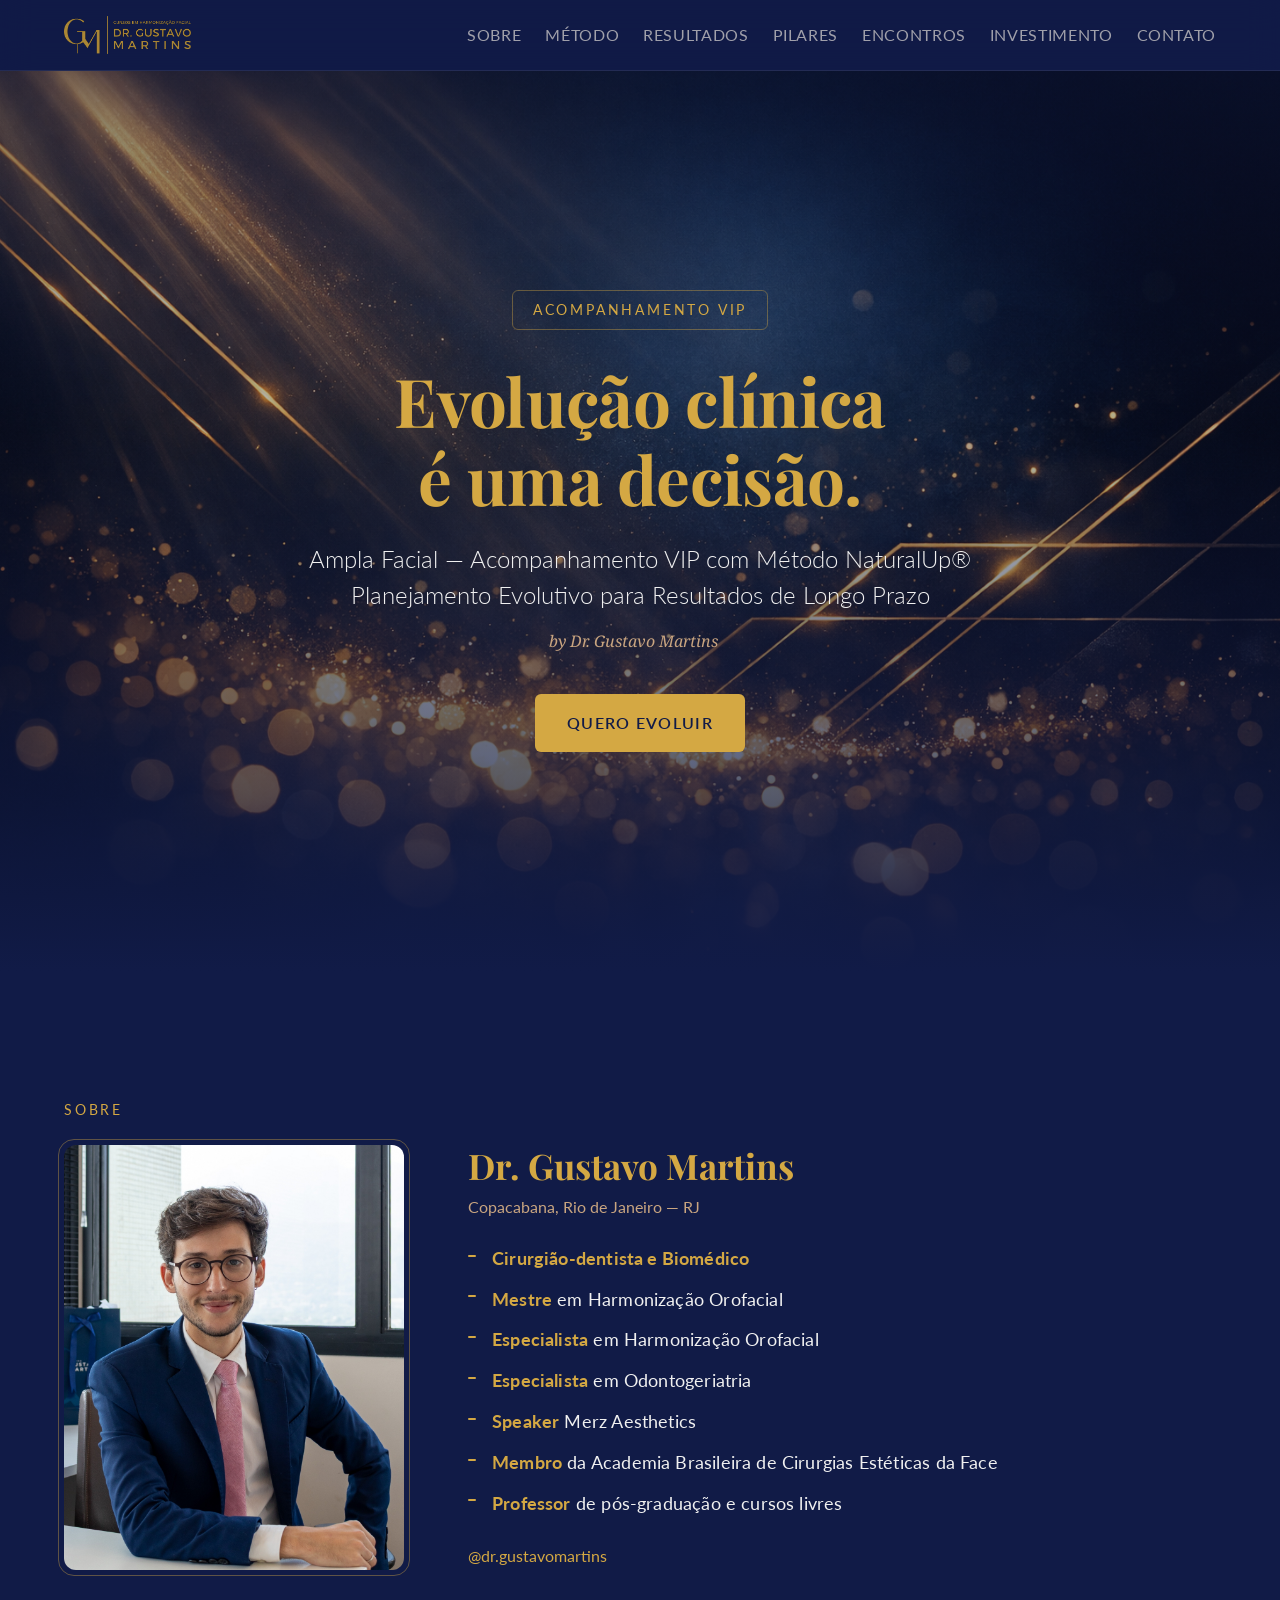
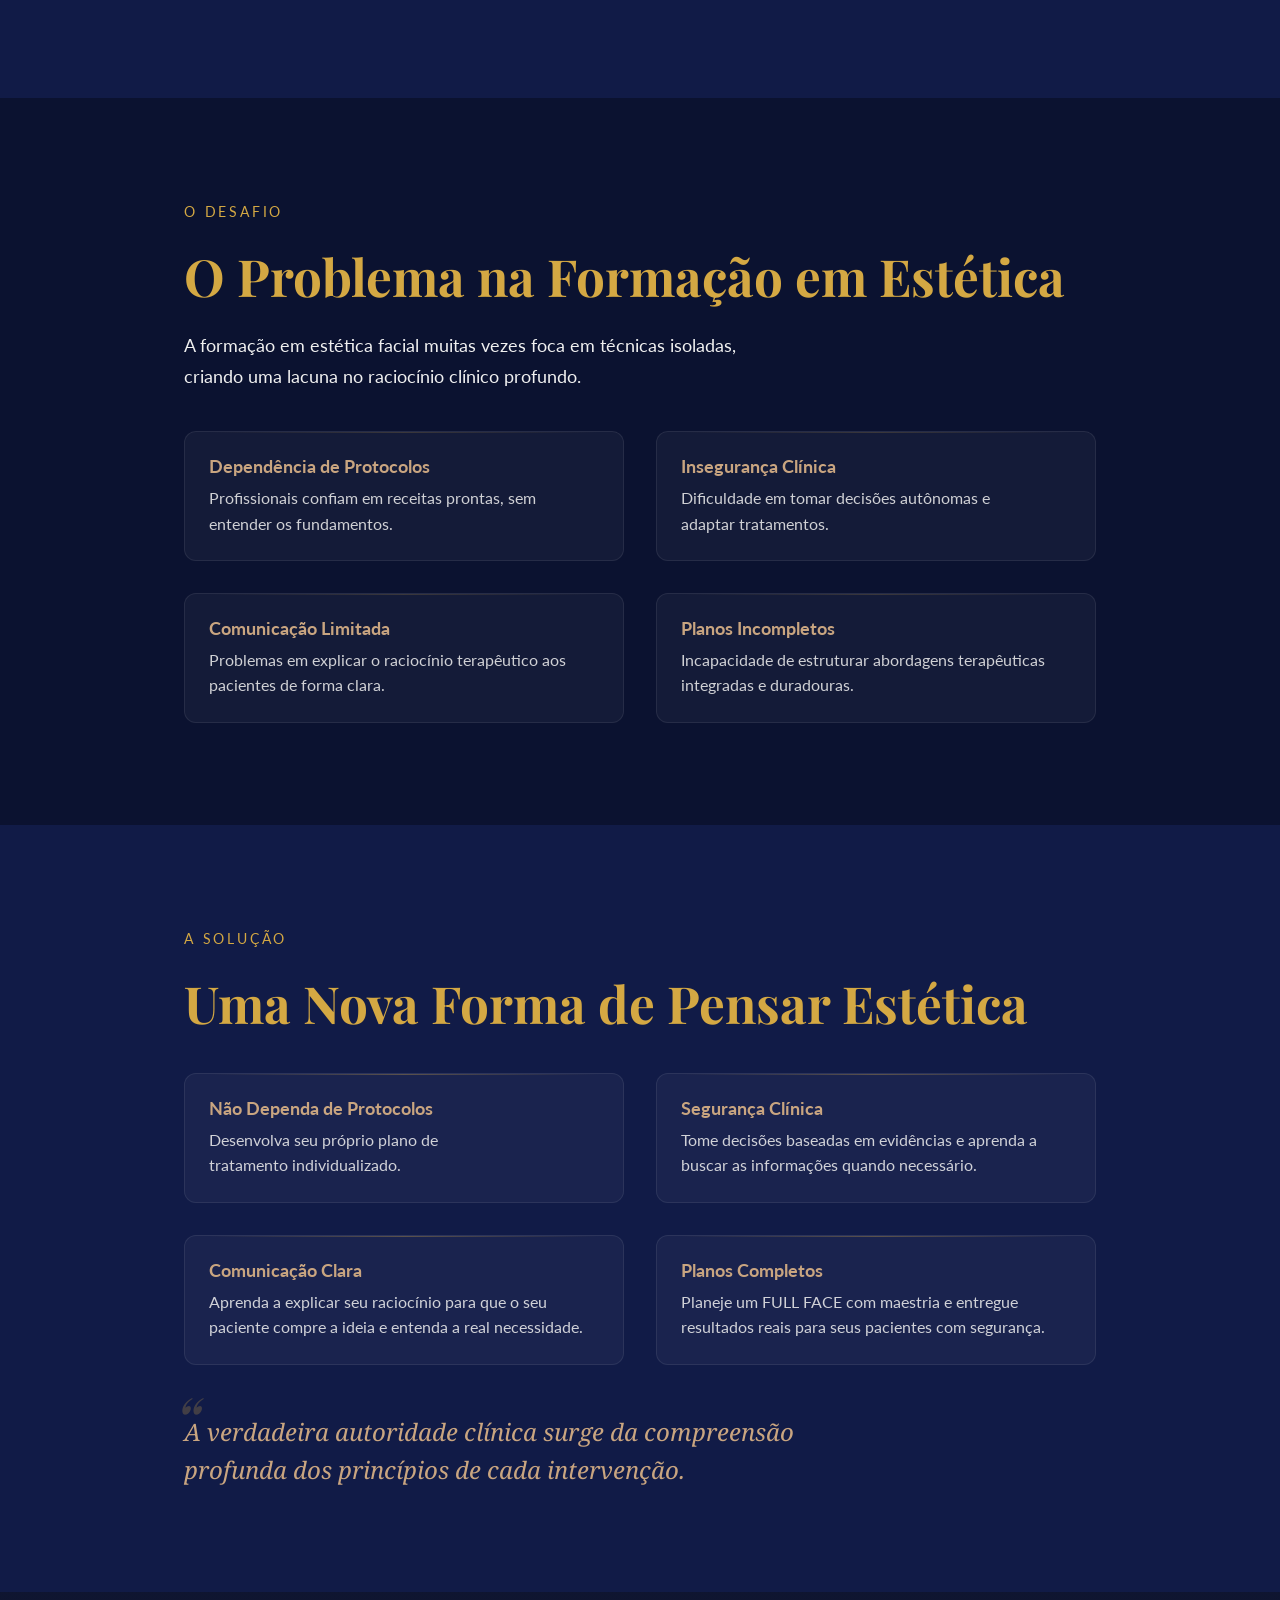
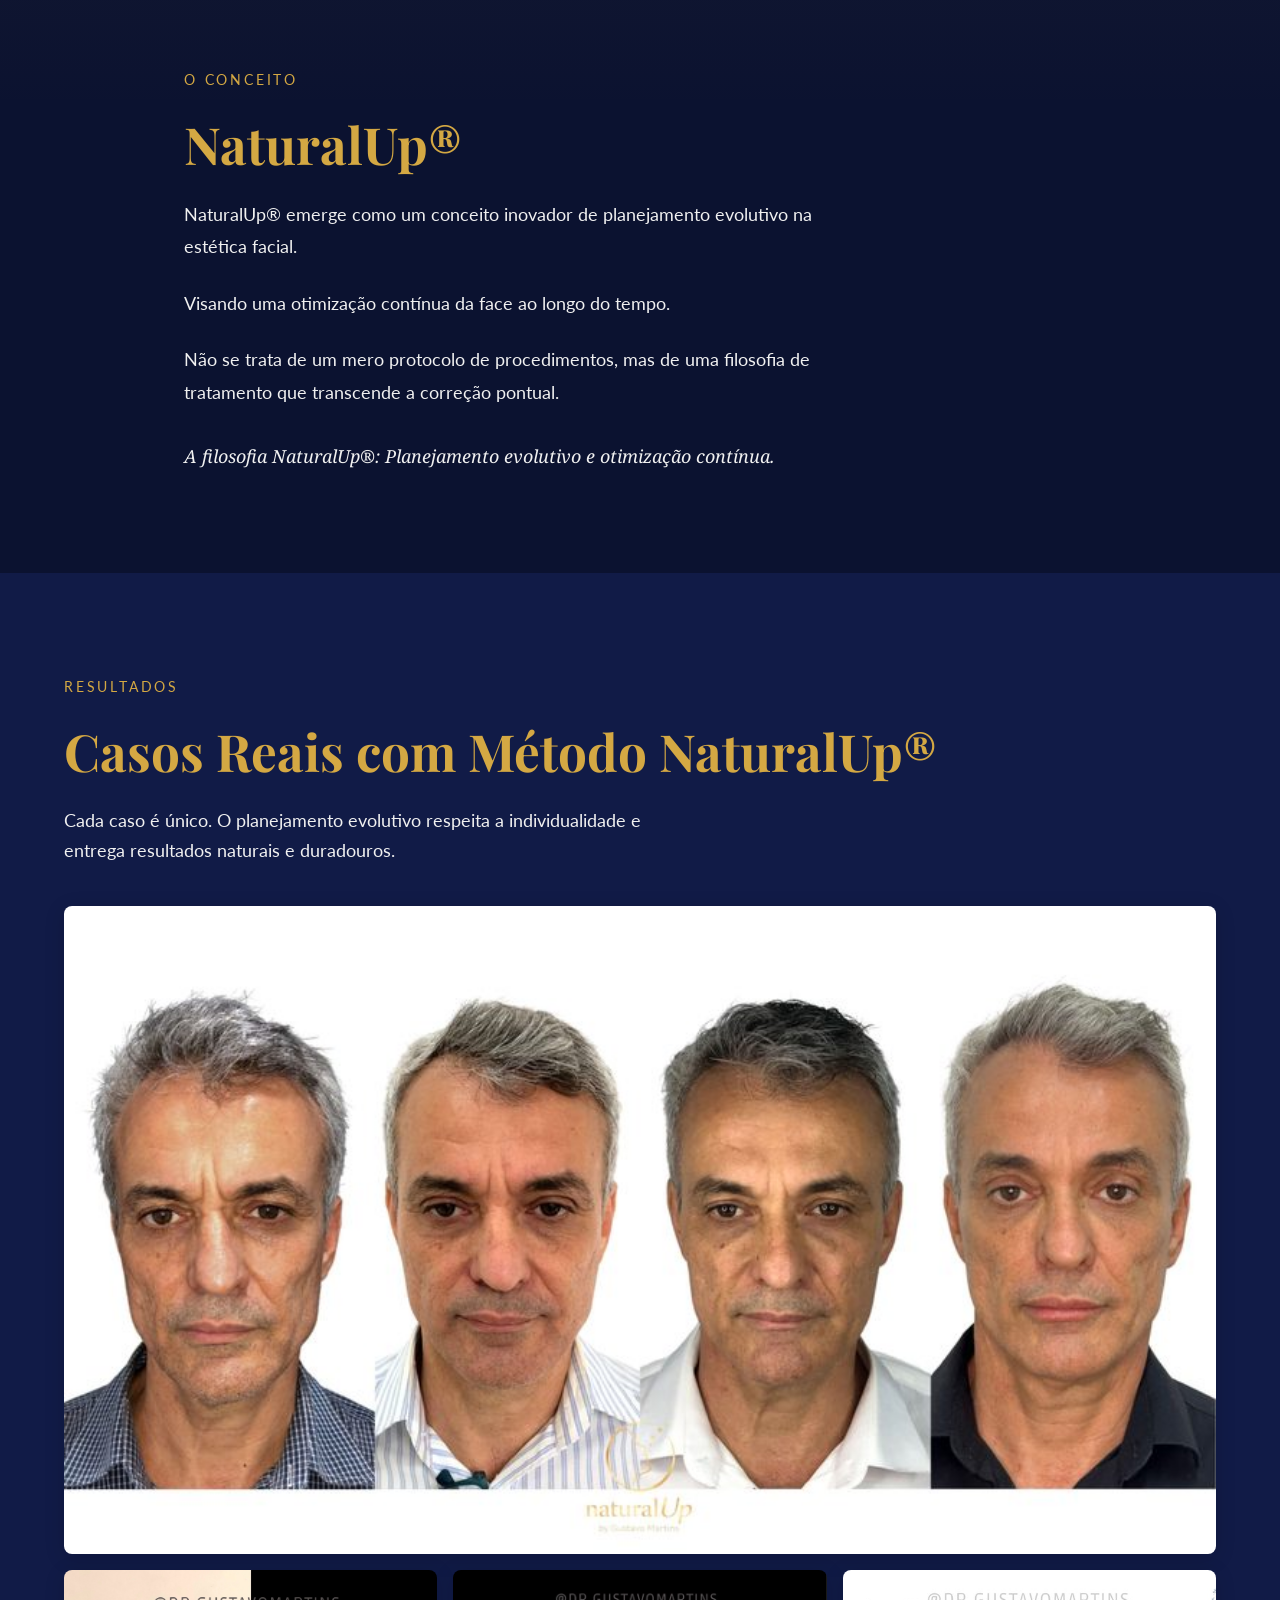
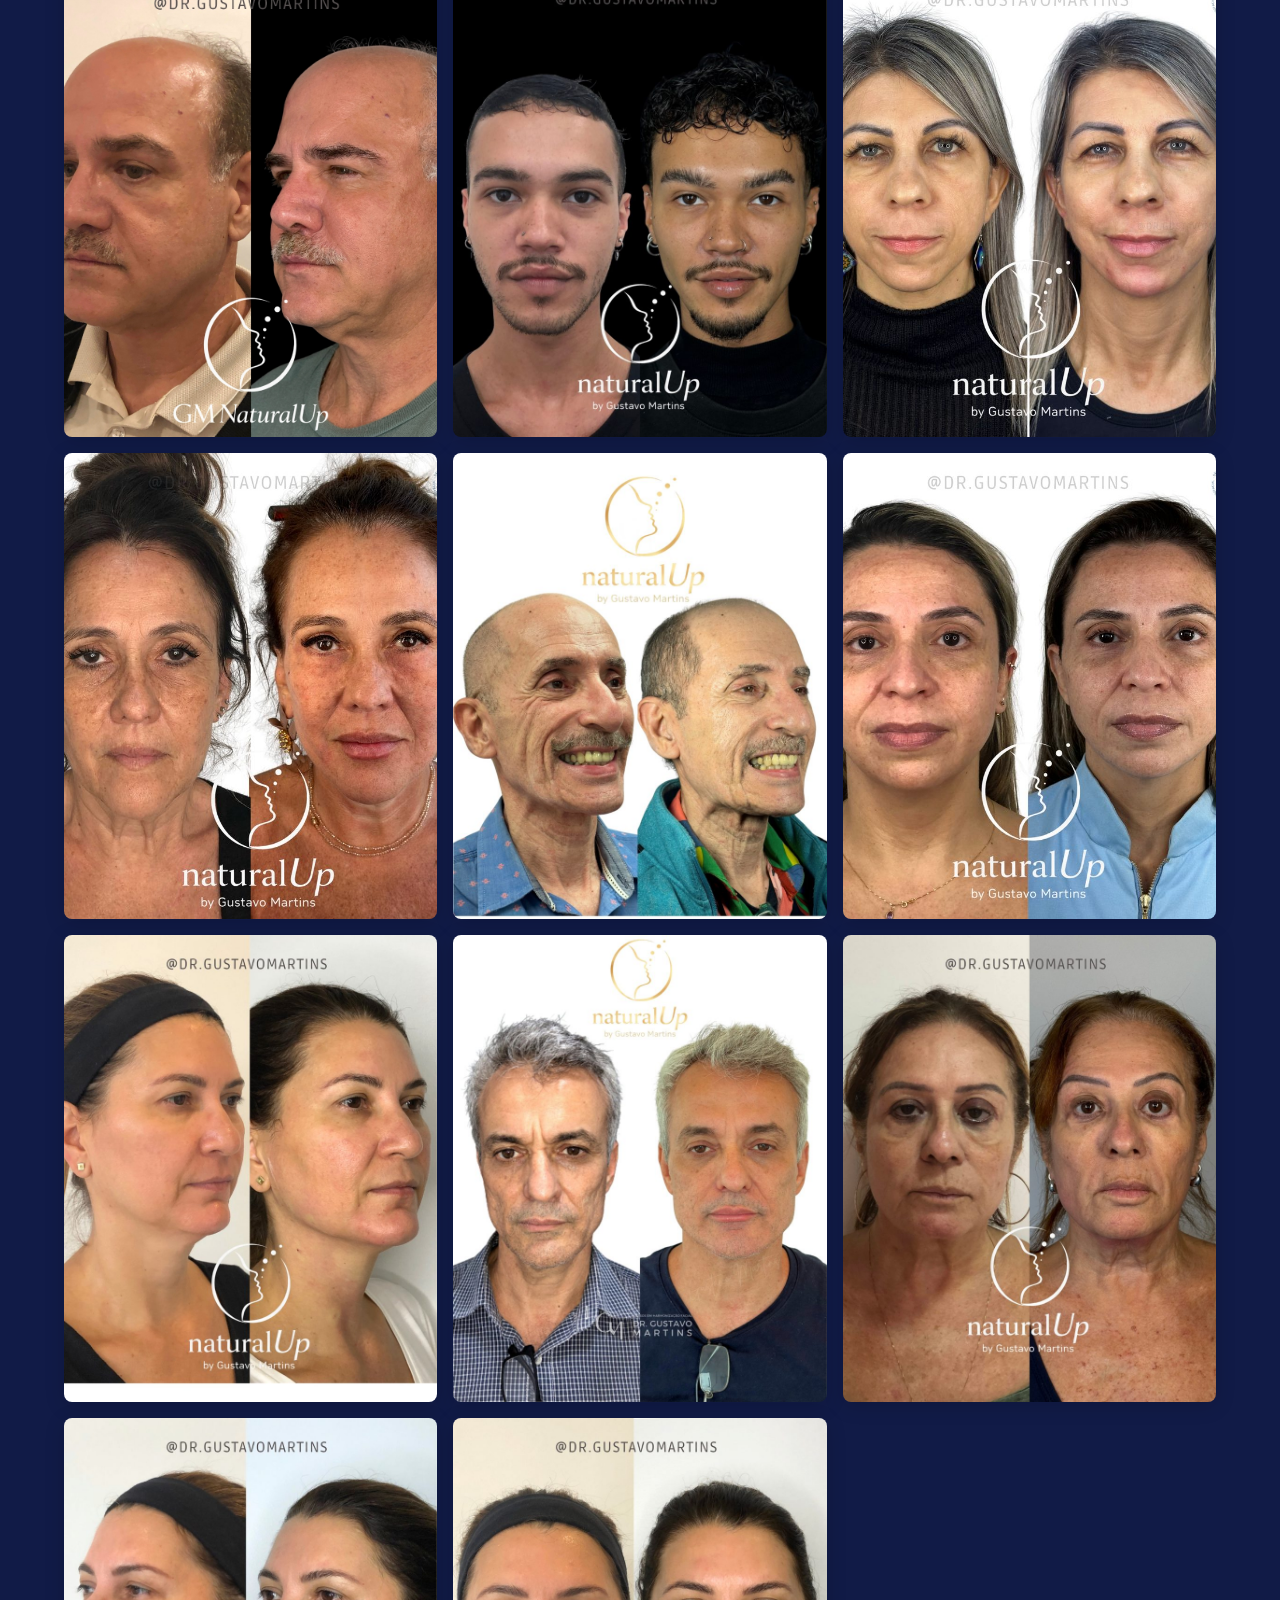
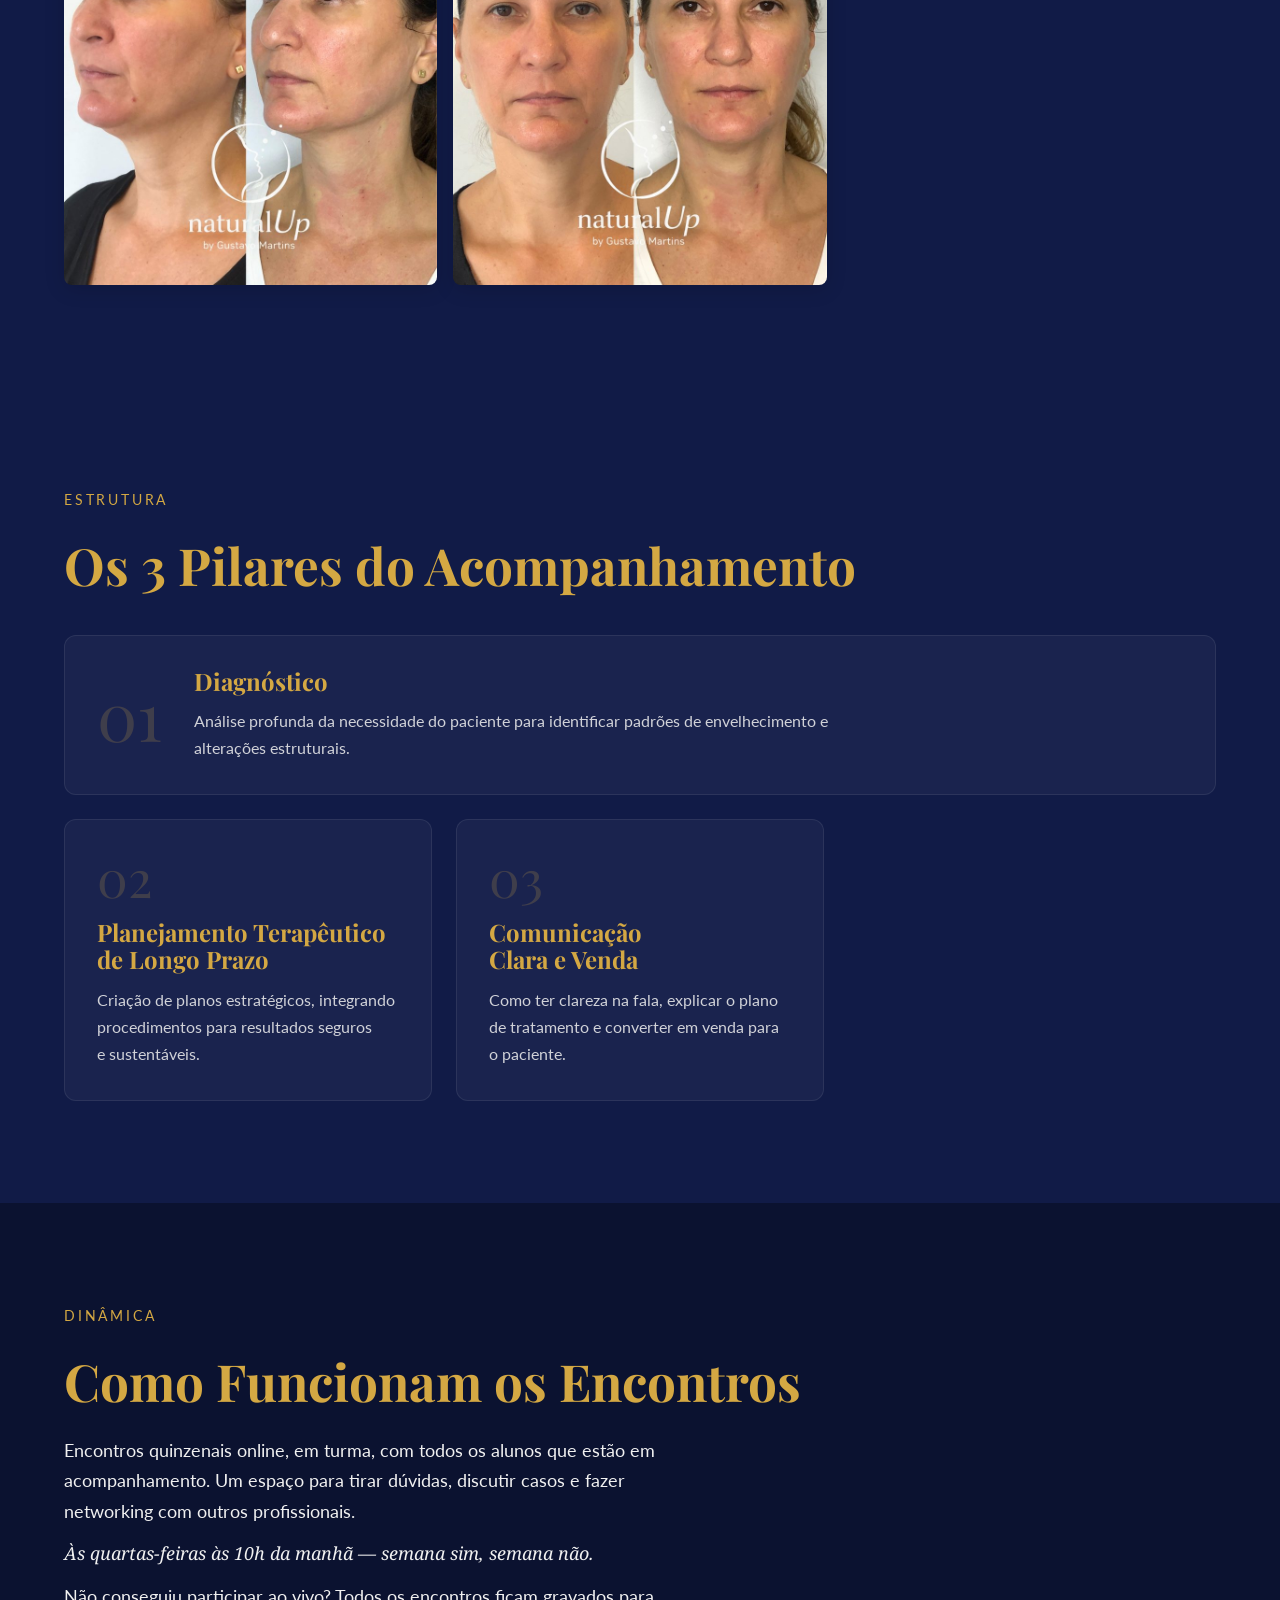
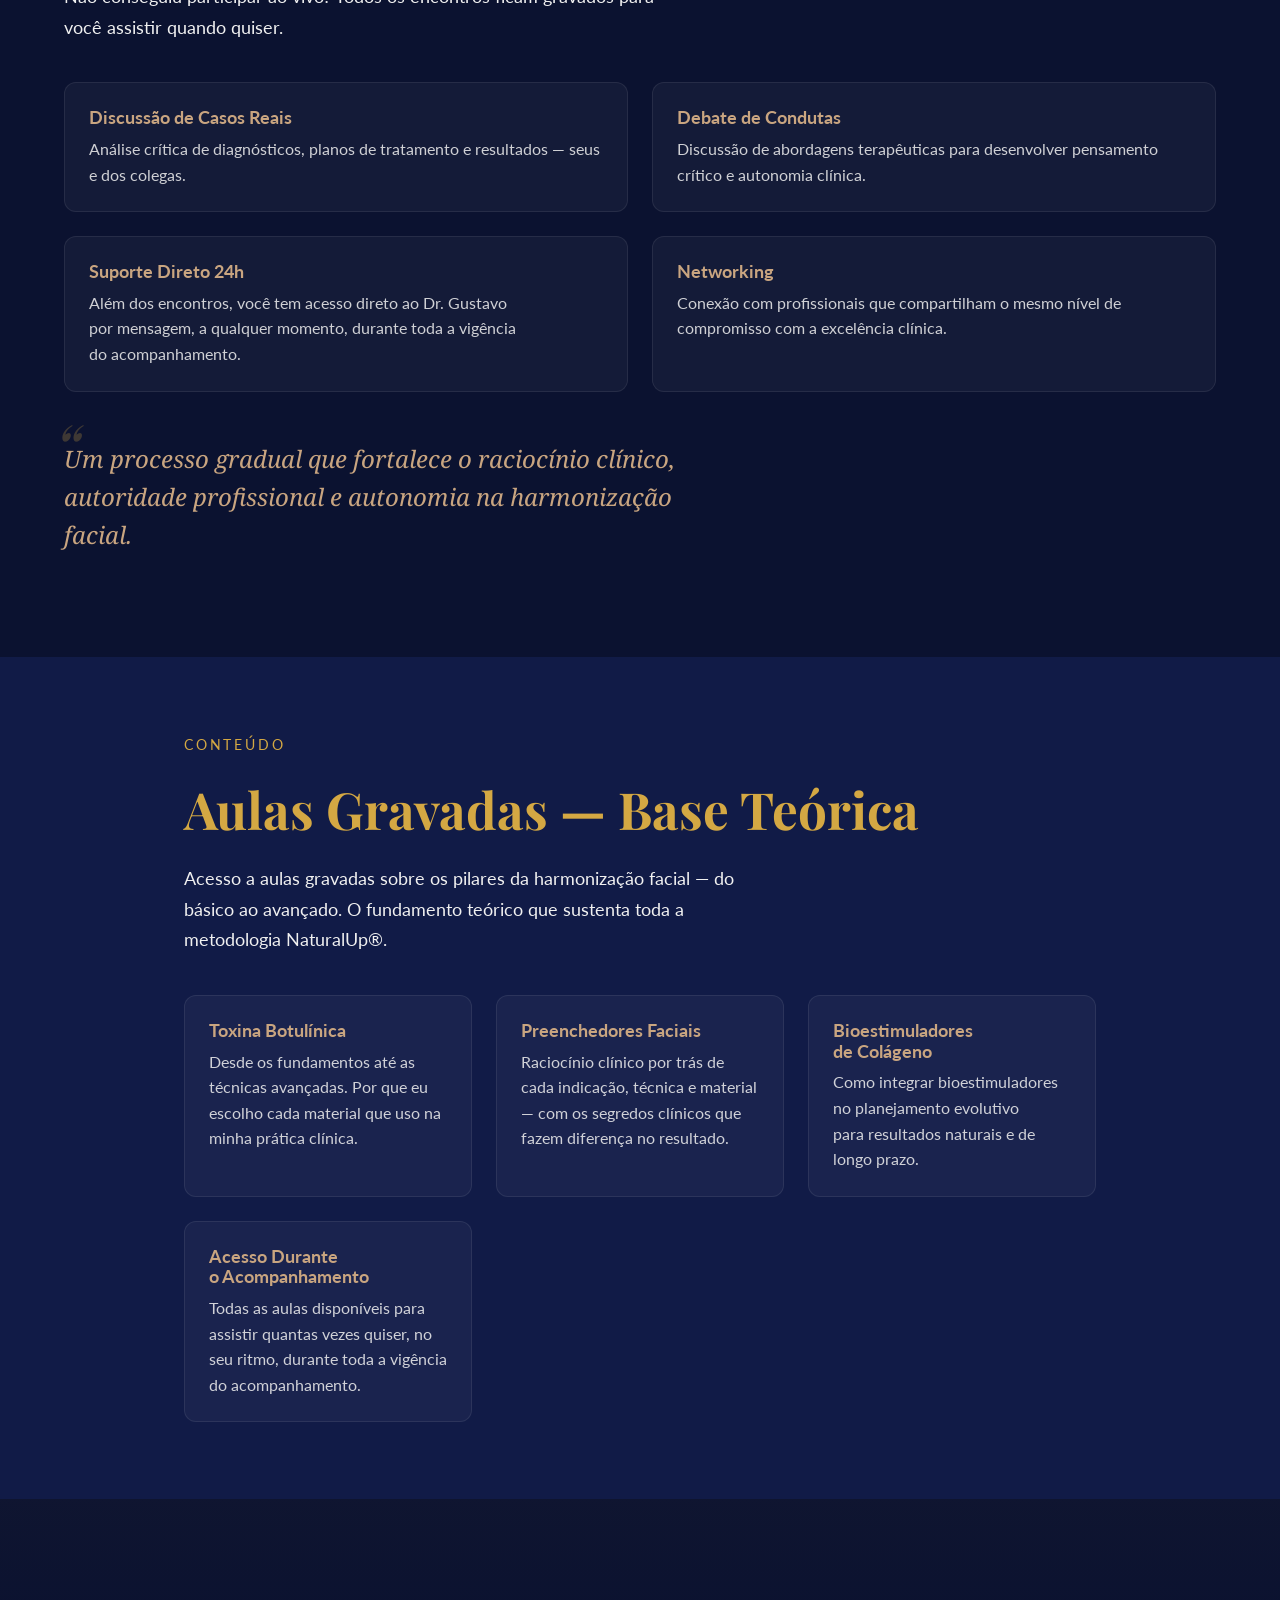
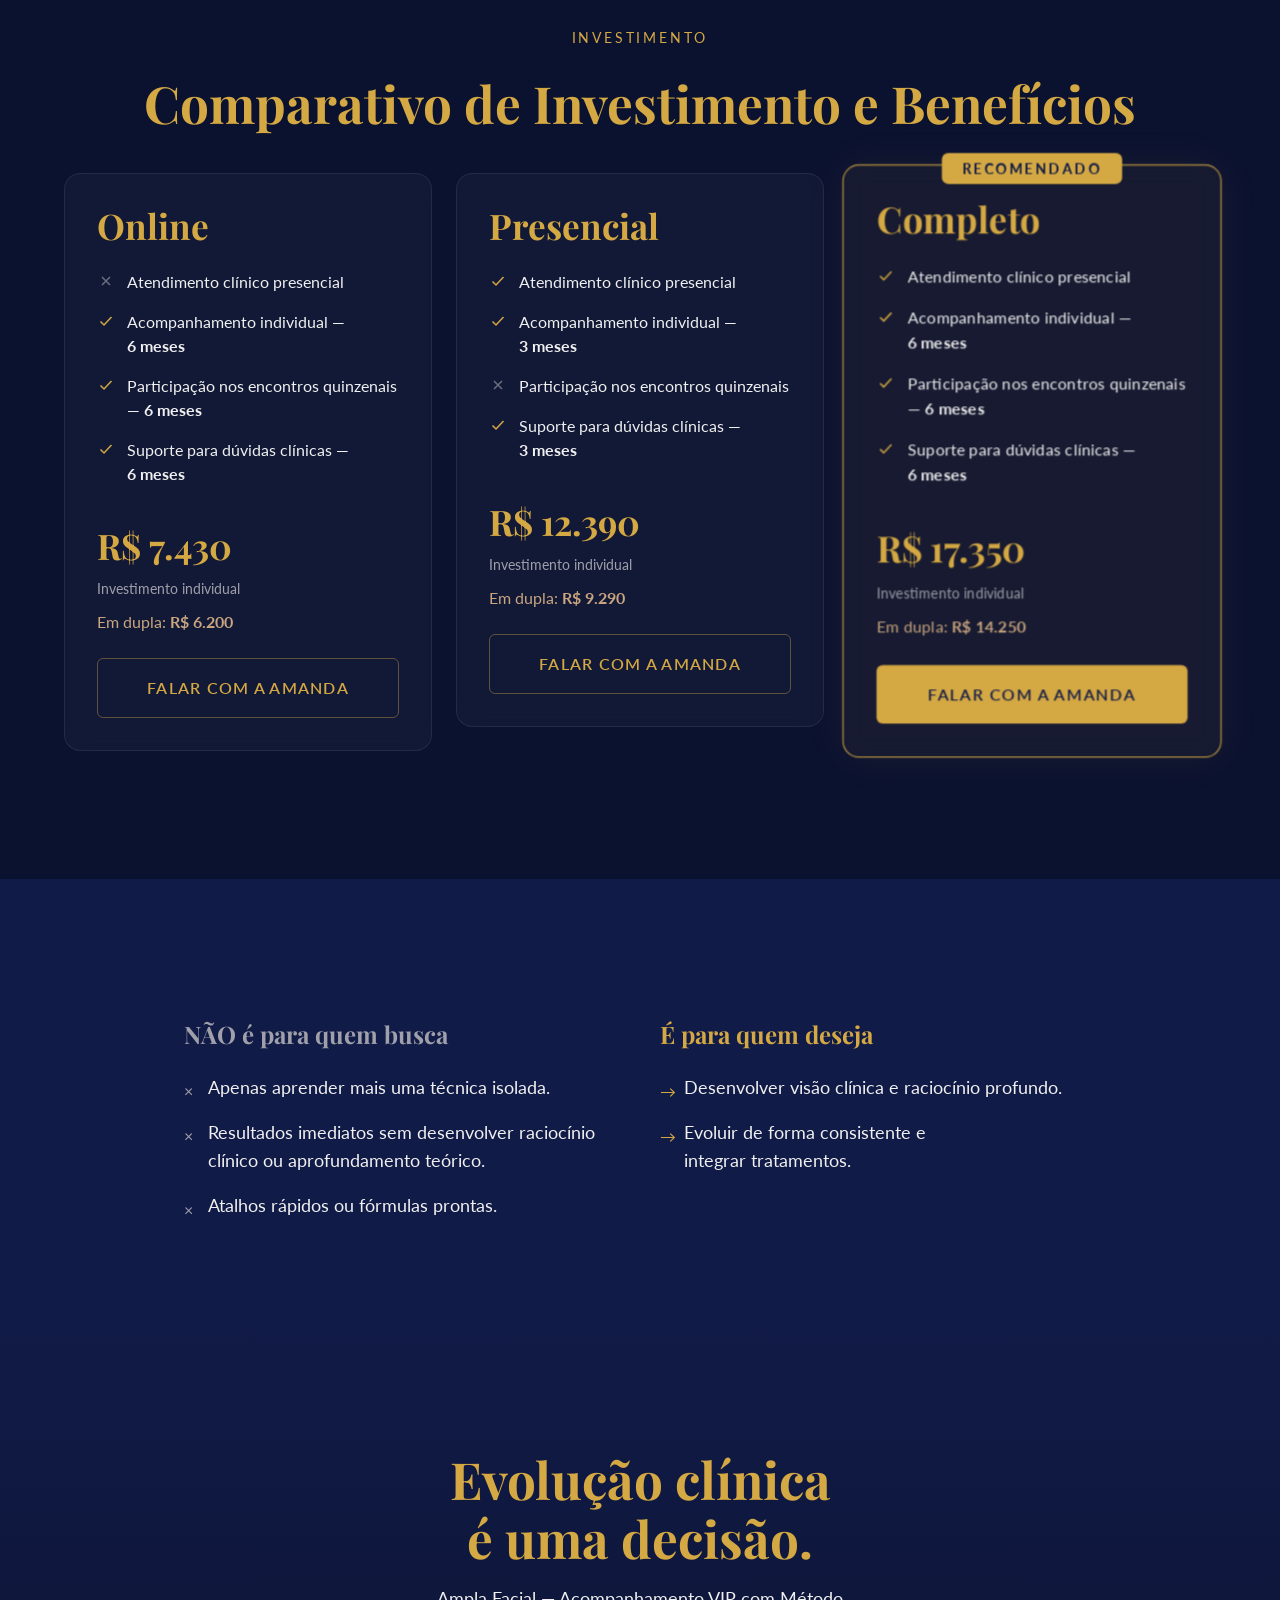
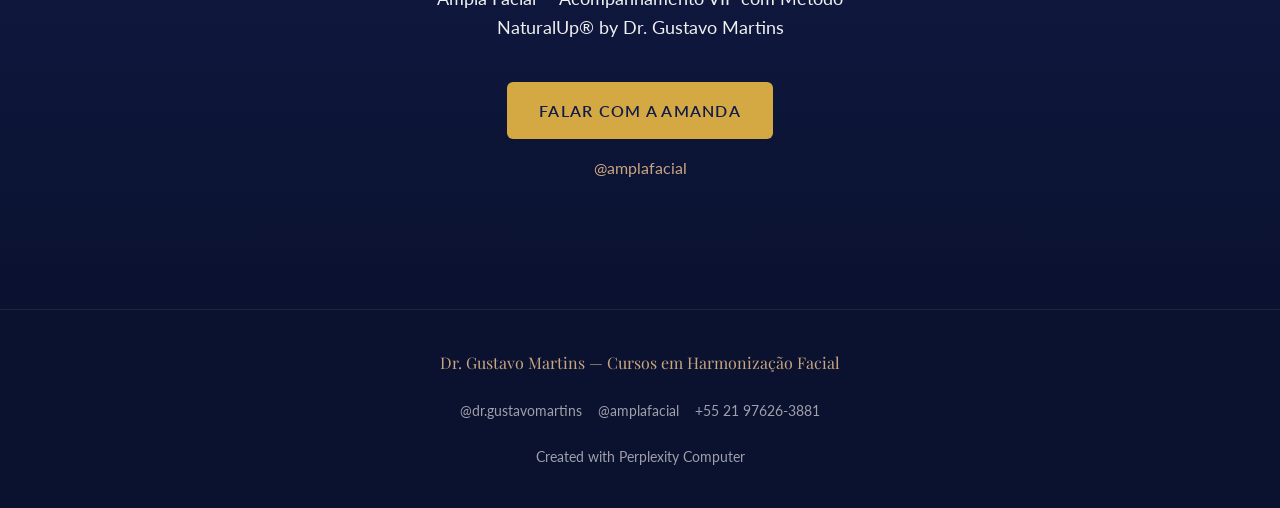
==== commit 907c61f1: "Add files via upload" ====
--- a/index.html
+++ b/index.html
@@ -94,7 +94,7 @@
     <span class="section-label fade-in">Sobre</span>
     <div class="about-grid">
       <div class="about-photo-wrap fade-in">
-        <img src="./assets/gustavo-zoom.jpg" alt="Dr. Gustavo Martins — Cirurgião-dentista e Biomédico" width="600" height="614" loading="lazy">
+        <img src="./assets/gustavo-zoom.jpg" alt="Dr. Gustavo Martins — Cirurgião-dentista e Biomédico" width="600" height="750" loading="lazy">
       </div>
       <div>
         <h2 class="about-name fade-in">Dr. Gustavo Martins</h2>
@@ -200,6 +200,9 @@
     <div class="cases-grid">
       <div class="case-card case-card--wide fade-in">
         <img src="./assets/cases/case-11.jpg" alt="Caso clínico NaturalUp® — evolução completa" width="800" height="450" loading="lazy">
+      </div>
+      <div class="case-card fade-in">
+        <img src="./assets/cases/case-12.jpg" alt="Caso clínico NaturalUp® — antes e depois" width="800" height="868" loading="lazy">
       </div>
       <div class="case-card fade-in">
         <img src="./assets/cases/case-01.jpg" alt="Caso clínico NaturalUp® — antes e depois" width="800" height="1000" loading="lazy">
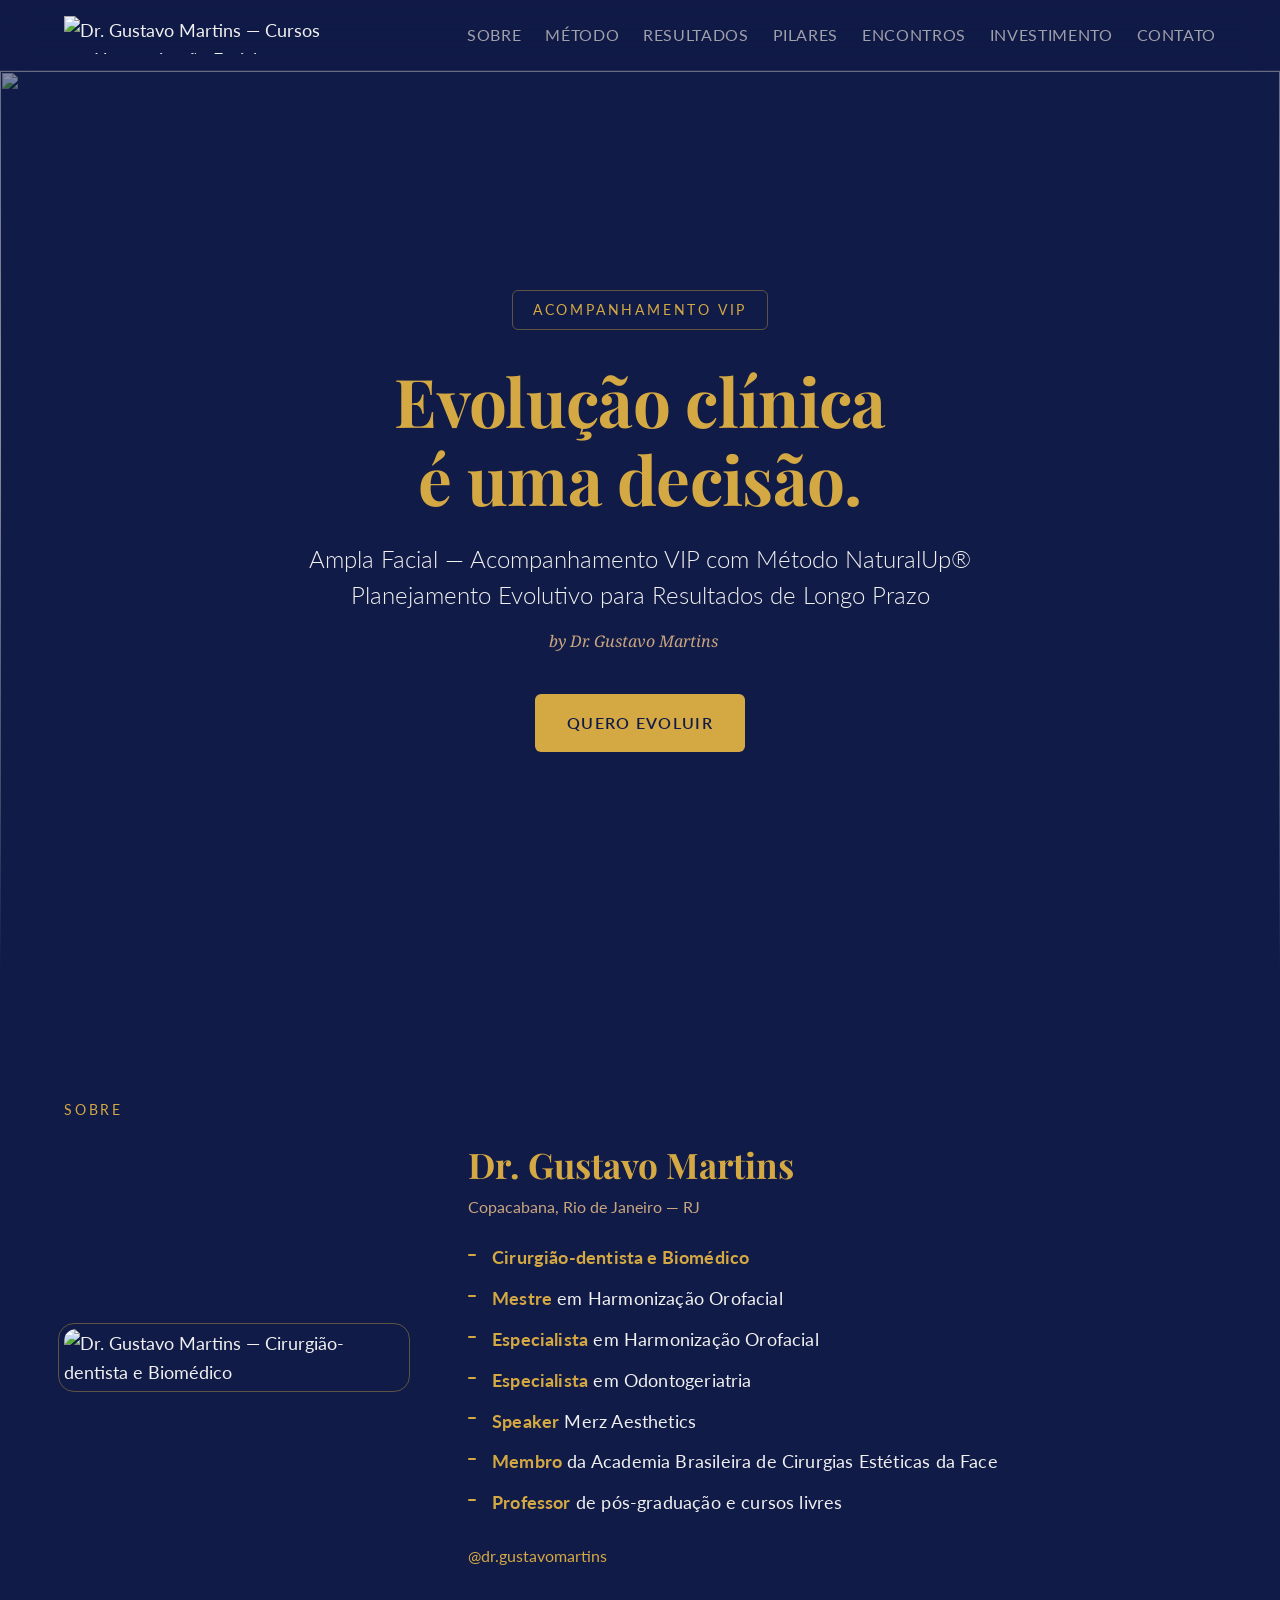
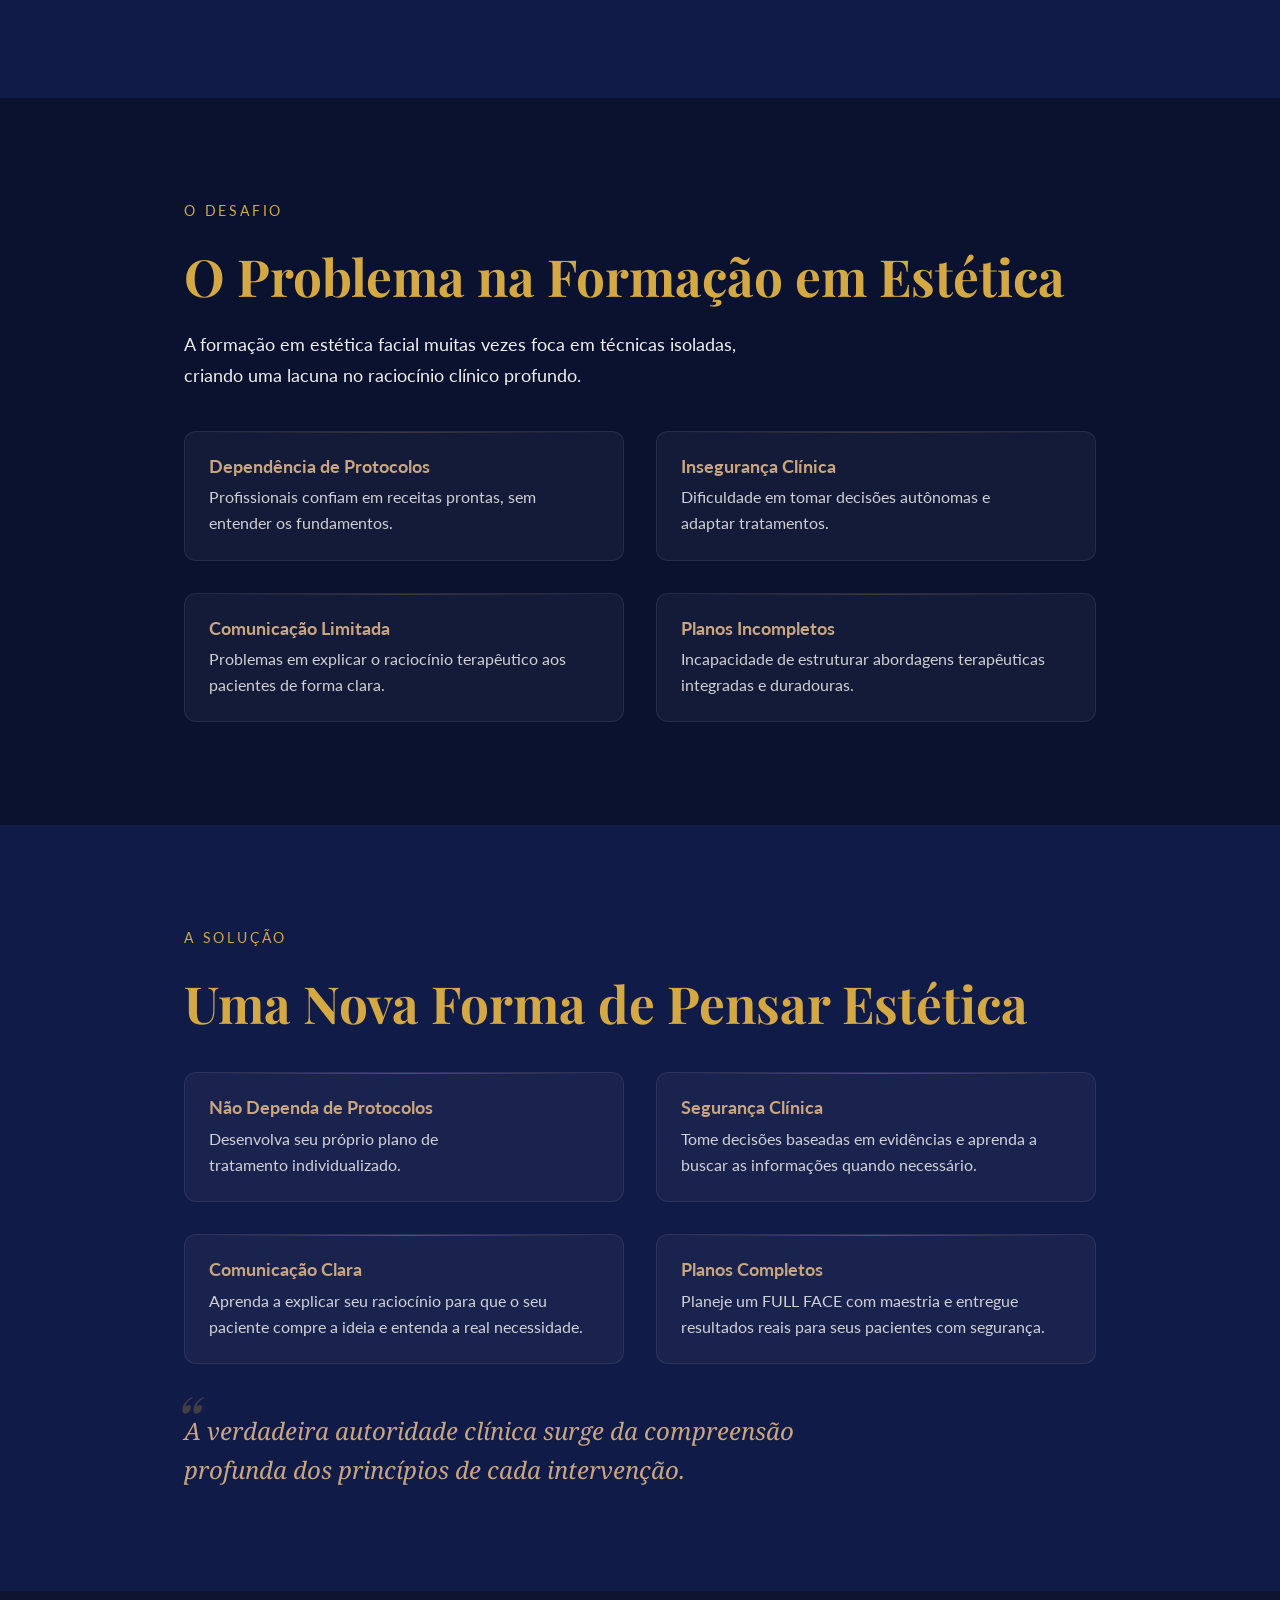
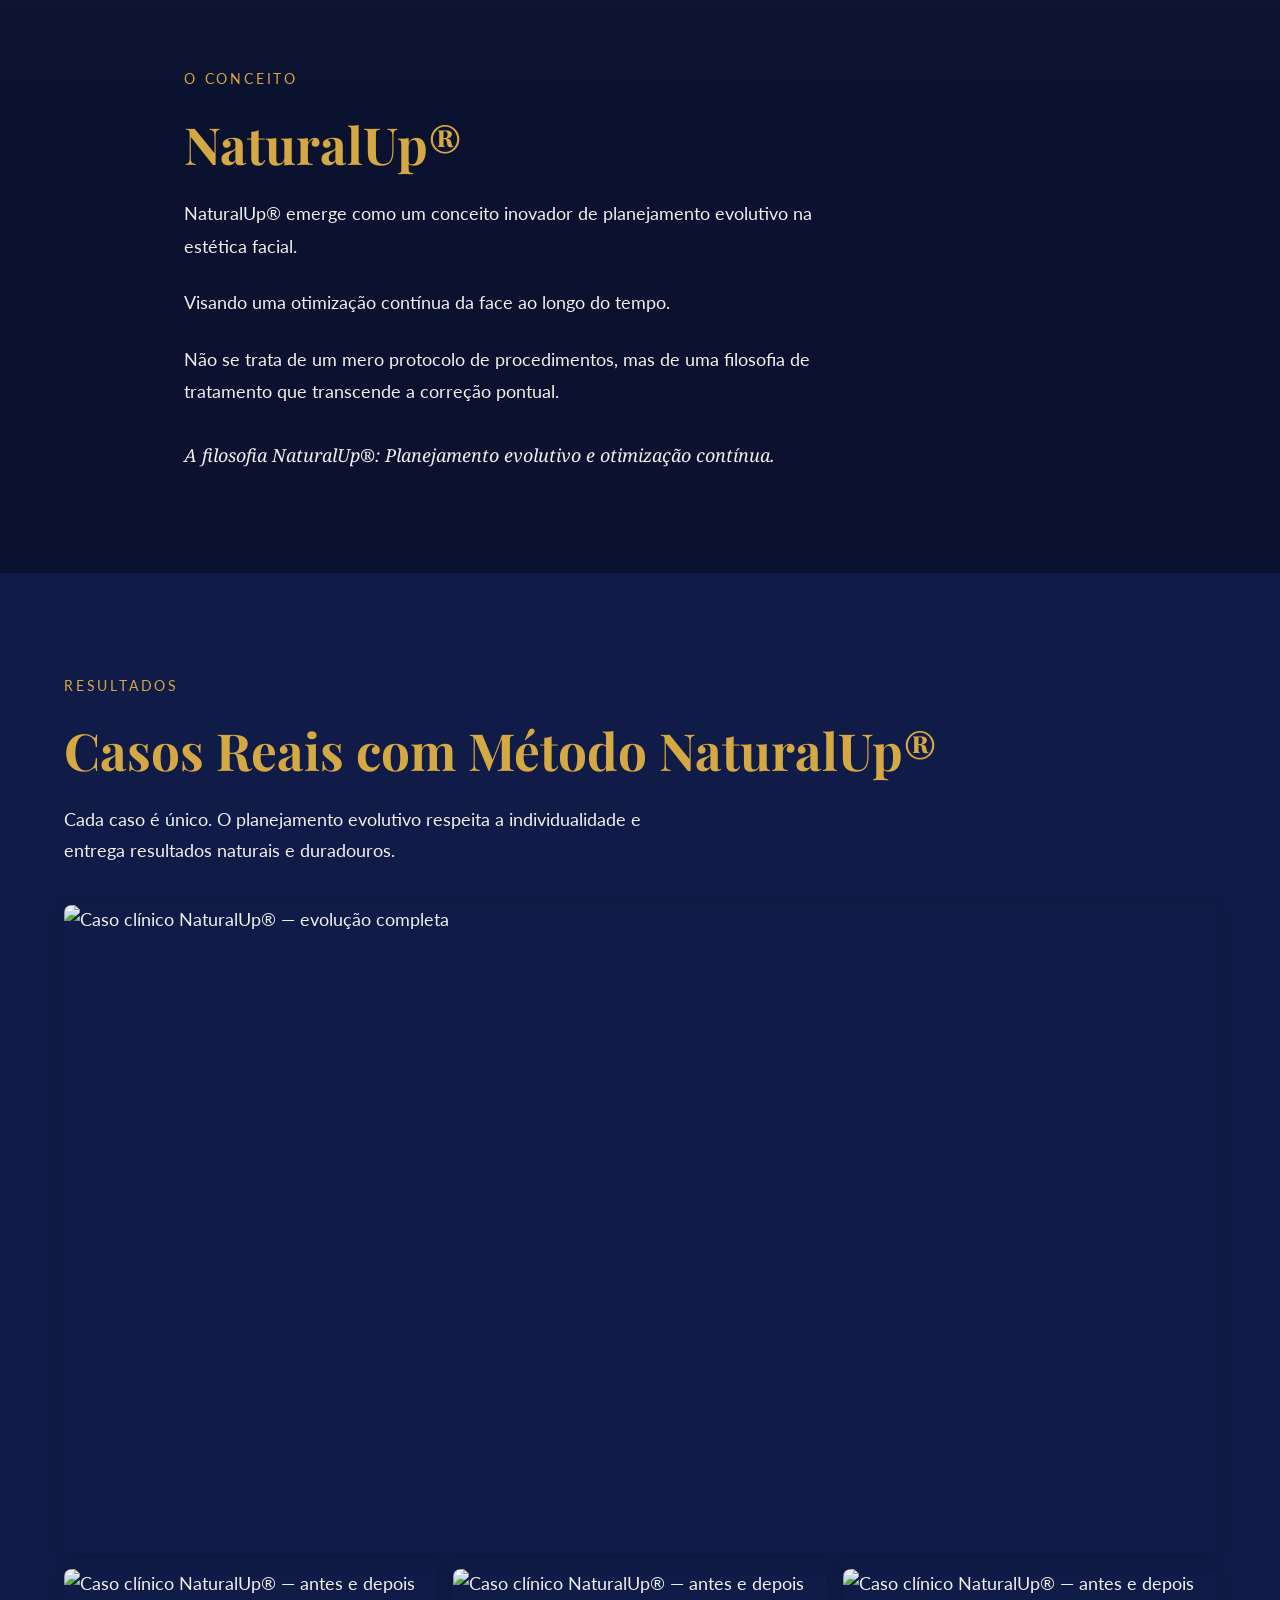
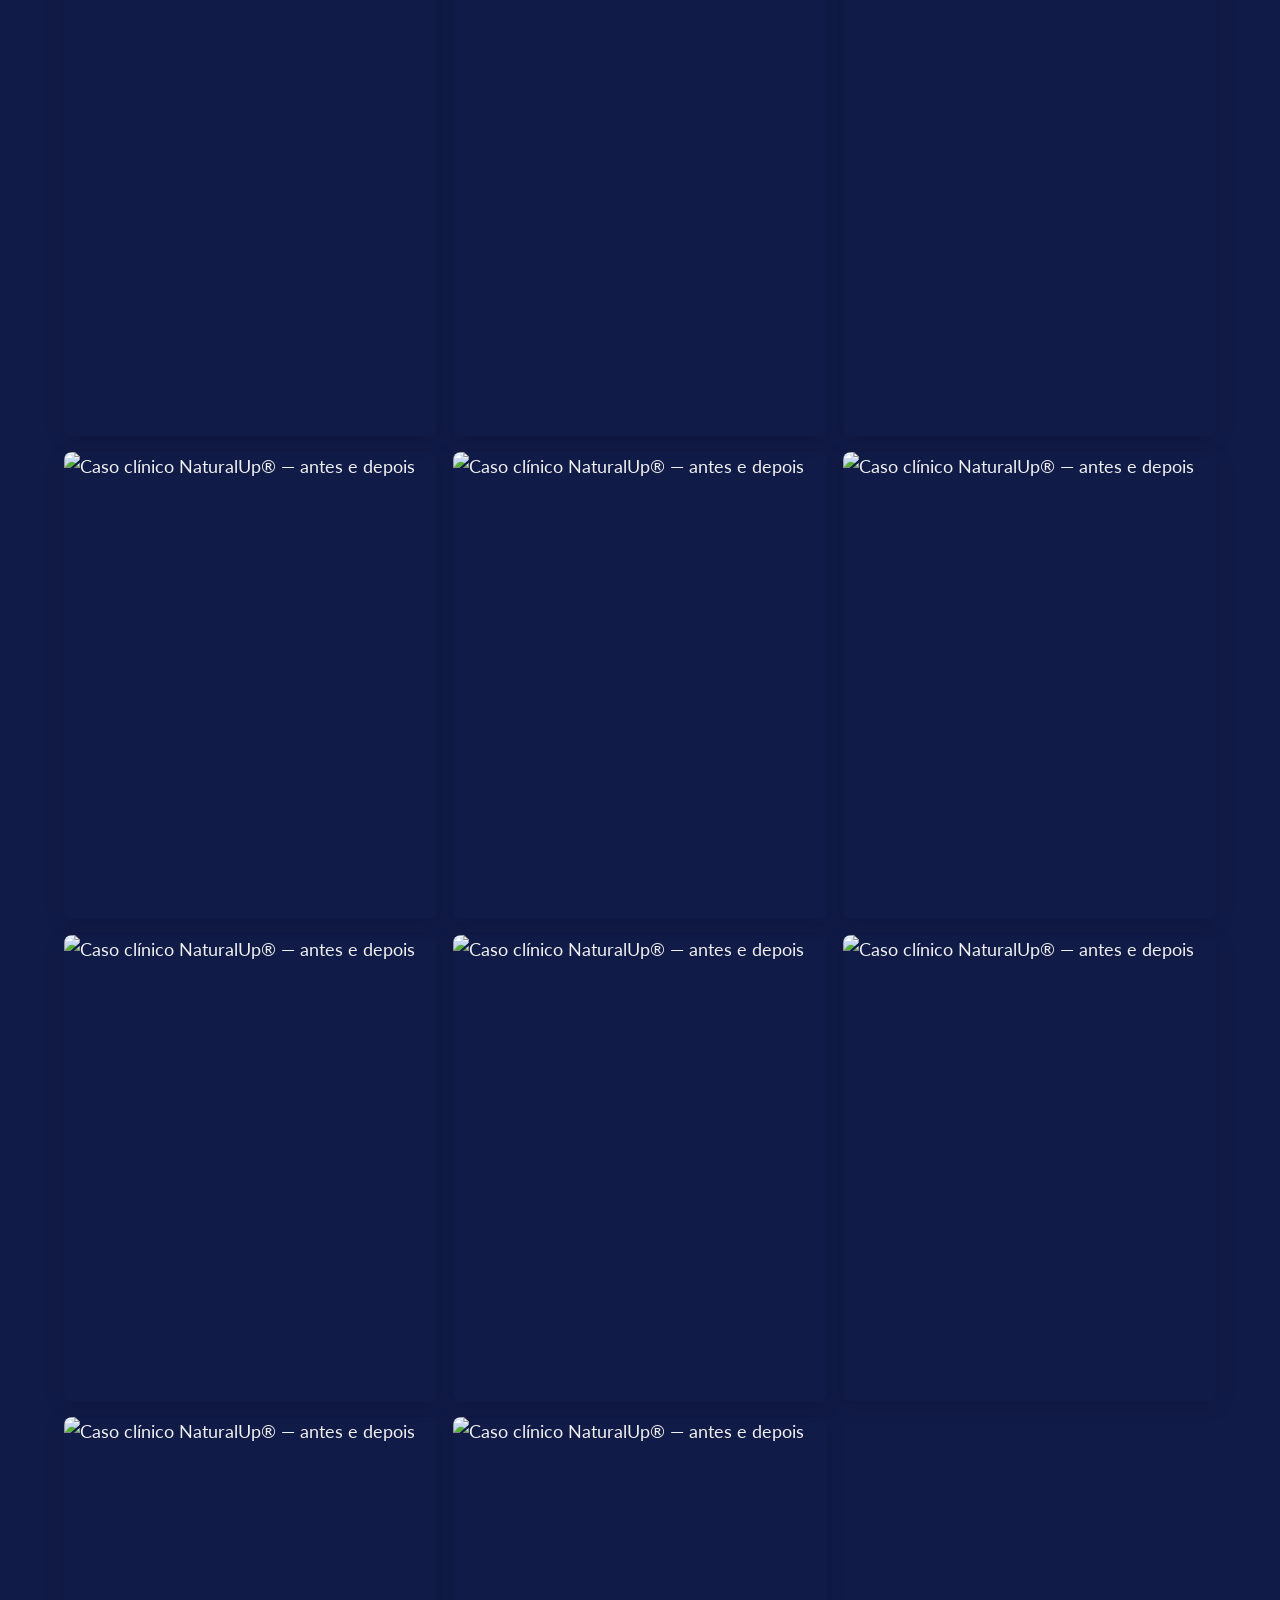
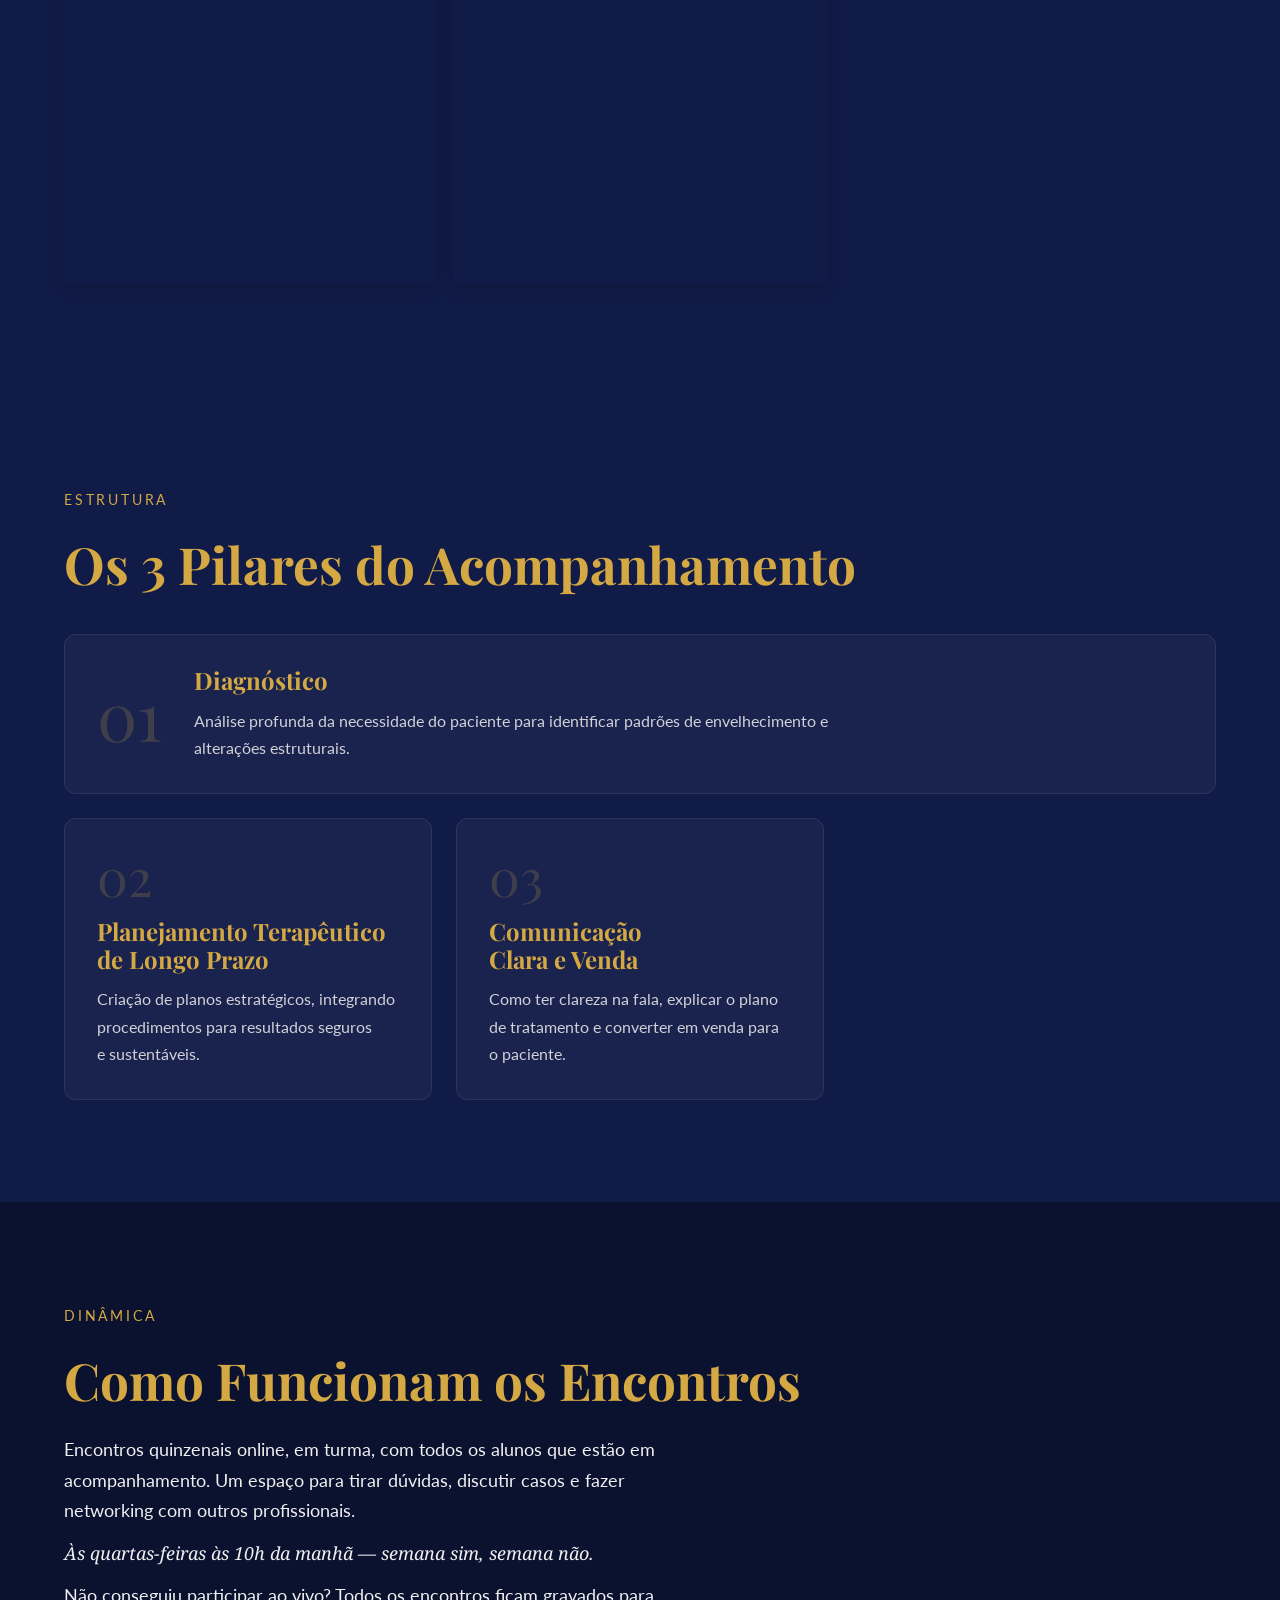
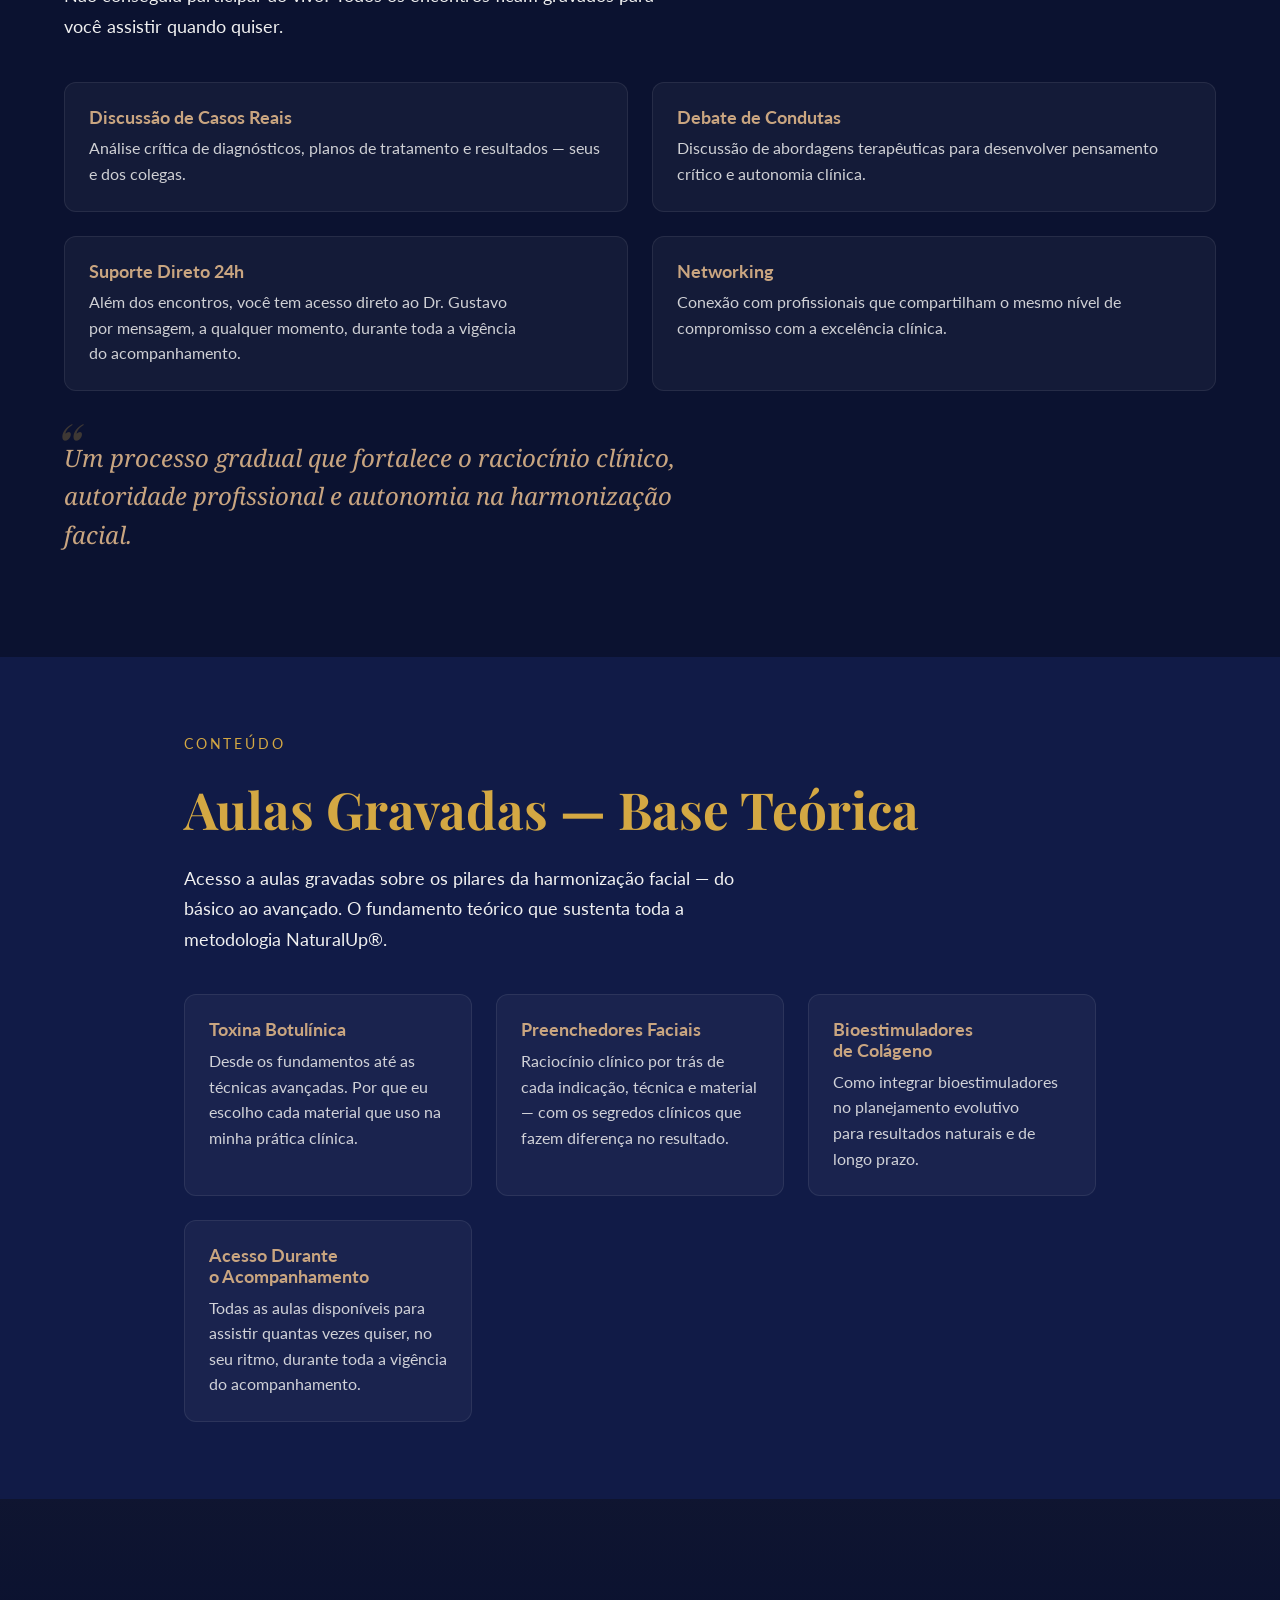
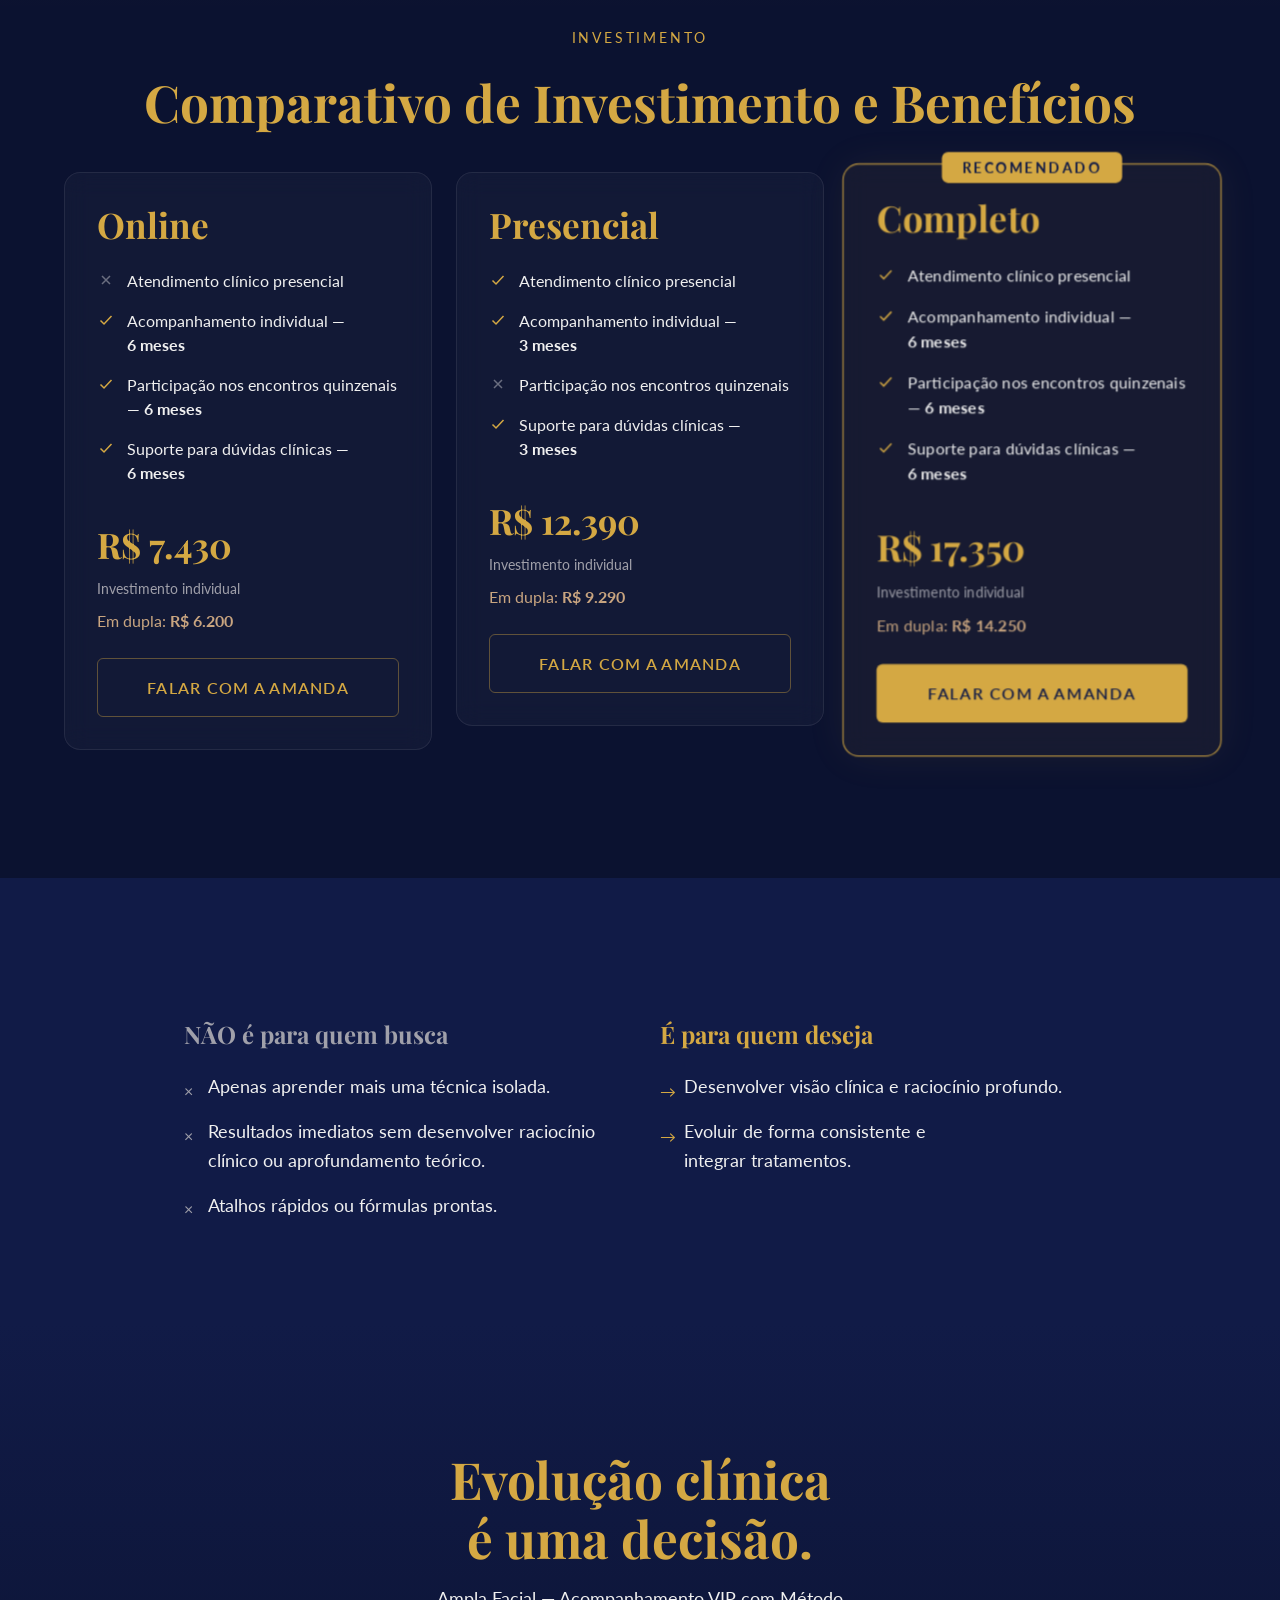
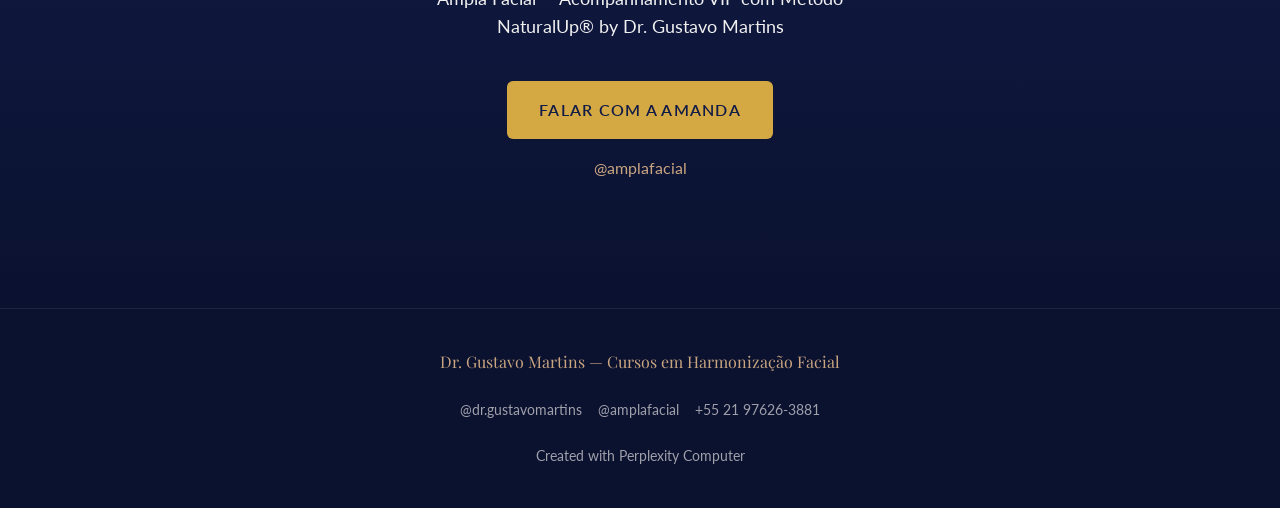
==== commit 3149d6d6: "Add files via upload" ====
--- a/index.html
+++ b/index.html
@@ -368,7 +368,7 @@
           <span class="price-label">Investimento individual</span>
         </div>
         <p class="pricing-dupla">Em dupla: <span>R$ 6.200</span></p>
-        <a href="https://wa.me/5521976263881?text=Ol%C3%A1%2C%20vim%20do%20site%20e%20gostaria%20de%20mais%20informa%C3%A7%C3%B5es%20sobre%20o%20acompanhamento%20VIP" target="_blank" rel="noopener noreferrer" class="btn btn--outline">Falar com a Amanda</a>
+        <a href="https://wa.me/5521976263881?text=Oi%20Amanda%2C%20vim%20do%20site%20e%20gostaria%20de%20conversar%20sobre%20o%20acompanhamento%20Ampla%20Facial%20do%20Dr%20Gustavo%20Martins%20e%20o%20m%C3%A9todo%20NaturalUp%C2%AE" target="_blank" rel="noopener noreferrer" class="btn btn--outline">Falar com a Amanda</a>
       </div>
 
       <!-- Presencial Plan -->
@@ -397,7 +397,7 @@
           <span class="price-label">Investimento individual</span>
         </div>
         <p class="pricing-dupla">Em dupla: <span>R$ 9.290</span></p>
-        <a href="https://wa.me/5521976263881?text=Ol%C3%A1%2C%20vim%20do%20site%20e%20gostaria%20de%20mais%20informa%C3%A7%C3%B5es%20sobre%20o%20acompanhamento%20VIP" target="_blank" rel="noopener noreferrer" class="btn btn--outline">Falar com a Amanda</a>
+        <a href="https://wa.me/5521976263881?text=Oi%20Amanda%2C%20vim%20do%20site%20e%20gostaria%20de%20conversar%20sobre%20o%20acompanhamento%20Ampla%20Facial%20do%20Dr%20Gustavo%20Martins%20e%20o%20m%C3%A9todo%20NaturalUp%C2%AE" target="_blank" rel="noopener noreferrer" class="btn btn--outline">Falar com a Amanda</a>
       </div>
 
       <!-- Completo Plan (FEATURED) -->
@@ -426,7 +426,7 @@
           <span class="price-label">Investimento individual</span>
         </div>
         <p class="pricing-dupla">Em dupla: <span>R$ 14.250</span></p>
-        <a href="https://wa.me/5521976263881?text=Ol%C3%A1%2C%20vim%20do%20site%20e%20gostaria%20de%20mais%20informa%C3%A7%C3%B5es%20sobre%20o%20acompanhamento%20VIP" target="_blank" rel="noopener noreferrer" class="btn btn--gold">Falar com a Amanda</a>
+        <a href="https://wa.me/5521976263881?text=Oi%20Amanda%2C%20vim%20do%20site%20e%20gostaria%20de%20conversar%20sobre%20o%20acompanhamento%20Ampla%20Facial%20do%20Dr%20Gustavo%20Martins%20e%20o%20m%C3%A9todo%20NaturalUp%C2%AE" target="_blank" rel="noopener noreferrer" class="btn btn--gold">Falar com a Amanda</a>
       </div>
     </div>
   </div>
@@ -461,7 +461,7 @@
     <h2 class="fade-in">Evolução clínica<br>é uma decisão.</h2>
     <p class="fade-in">Ampla Facial — Acompanhamento VIP com Método NaturalUp® by Dr. Gustavo Martins</p>
     <div class="cta-buttons fade-in">
-      <a href="https://wa.me/5521976263881?text=Ol%C3%A1%2C%20vim%20do%20site%20e%20gostaria%20de%20mais%20informa%C3%A7%C3%B5es%20sobre%20o%20acompanhamento%20VIP" target="_blank" rel="noopener noreferrer" class="btn btn--gold">Falar com a Amanda</a>
+      <a href="https://wa.me/5521976263881?text=Oi%20Amanda%2C%20vim%20do%20site%20e%20gostaria%20de%20conversar%20sobre%20o%20acompanhamento%20Ampla%20Facial%20do%20Dr%20Gustavo%20Martins%20e%20o%20m%C3%A9todo%20NaturalUp%C2%AE" target="_blank" rel="noopener noreferrer" class="btn btn--gold">Falar com a Amanda</a>
       <a href="https://instagram.com/amplafacial" target="_blank" rel="noopener noreferrer" class="cta-instagram">@amplafacial</a>
     </div>
   </div>
@@ -475,7 +475,7 @@
       <div class="footer-links">
         <a href="https://instagram.com/dr.gustavomartins" target="_blank" rel="noopener noreferrer">@dr.gustavomartins</a>
         <a href="https://instagram.com/amplafacial" target="_blank" rel="noopener noreferrer">@amplafacial</a>
-        <a href="https://wa.me/5521976263881?text=Ol%C3%A1%2C%20vim%20do%20site%20e%20gostaria%20de%20mais%20informa%C3%A7%C3%B5es%20sobre%20o%20acompanhamento%20VIP" target="_blank" rel="noopener noreferrer">+55 21 97626-3881</a>
+        <a href="https://wa.me/5521976263881?text=Oi%20Amanda%2C%20vim%20do%20site%20e%20gostaria%20de%20conversar%20sobre%20o%20acompanhamento%20Ampla%20Facial%20do%20Dr%20Gustavo%20Martins%20e%20o%20m%C3%A9todo%20NaturalUp%C2%AE" target="_blank" rel="noopener noreferrer">+55 21 97626-3881</a>
       </div>
       <p class="footer-attribution">
         <a href="https://www.perplexity.ai/computer" target="_blank" rel="noopener noreferrer">Created with Perplexity Computer</a>
